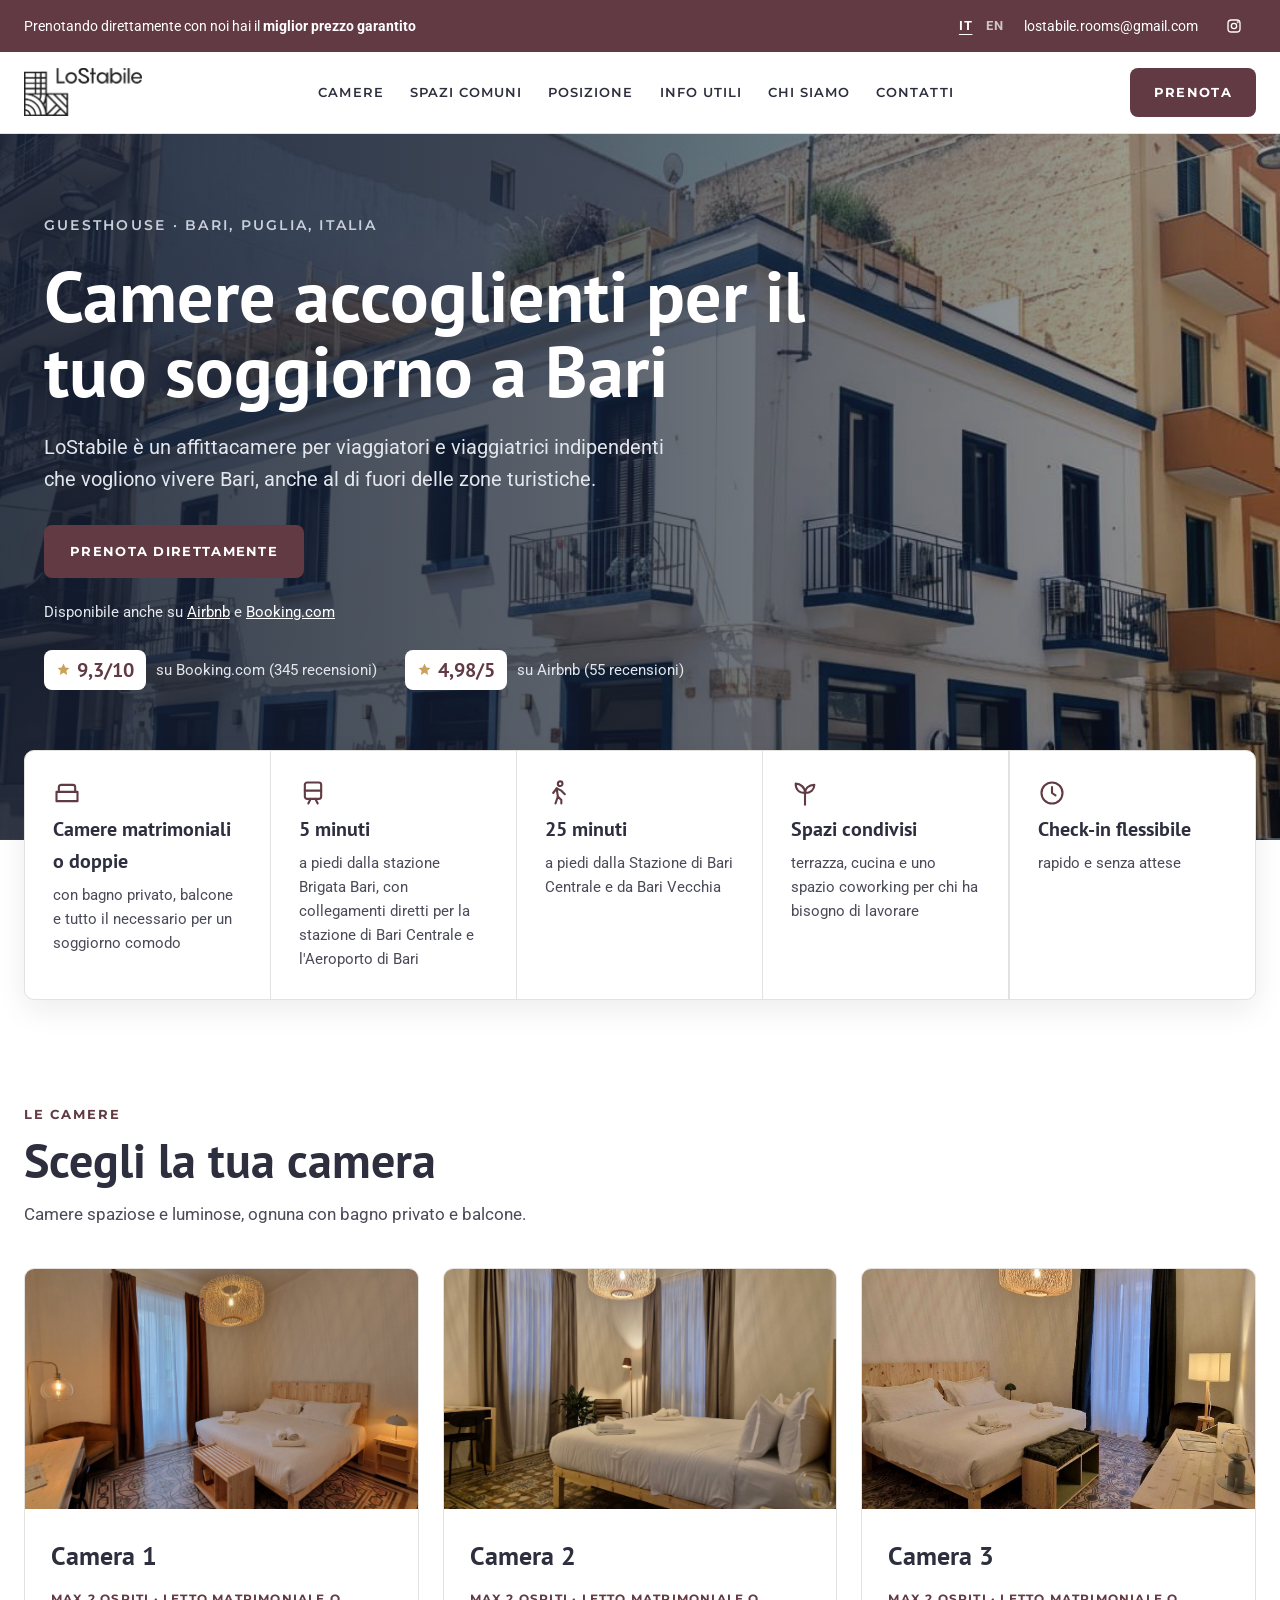
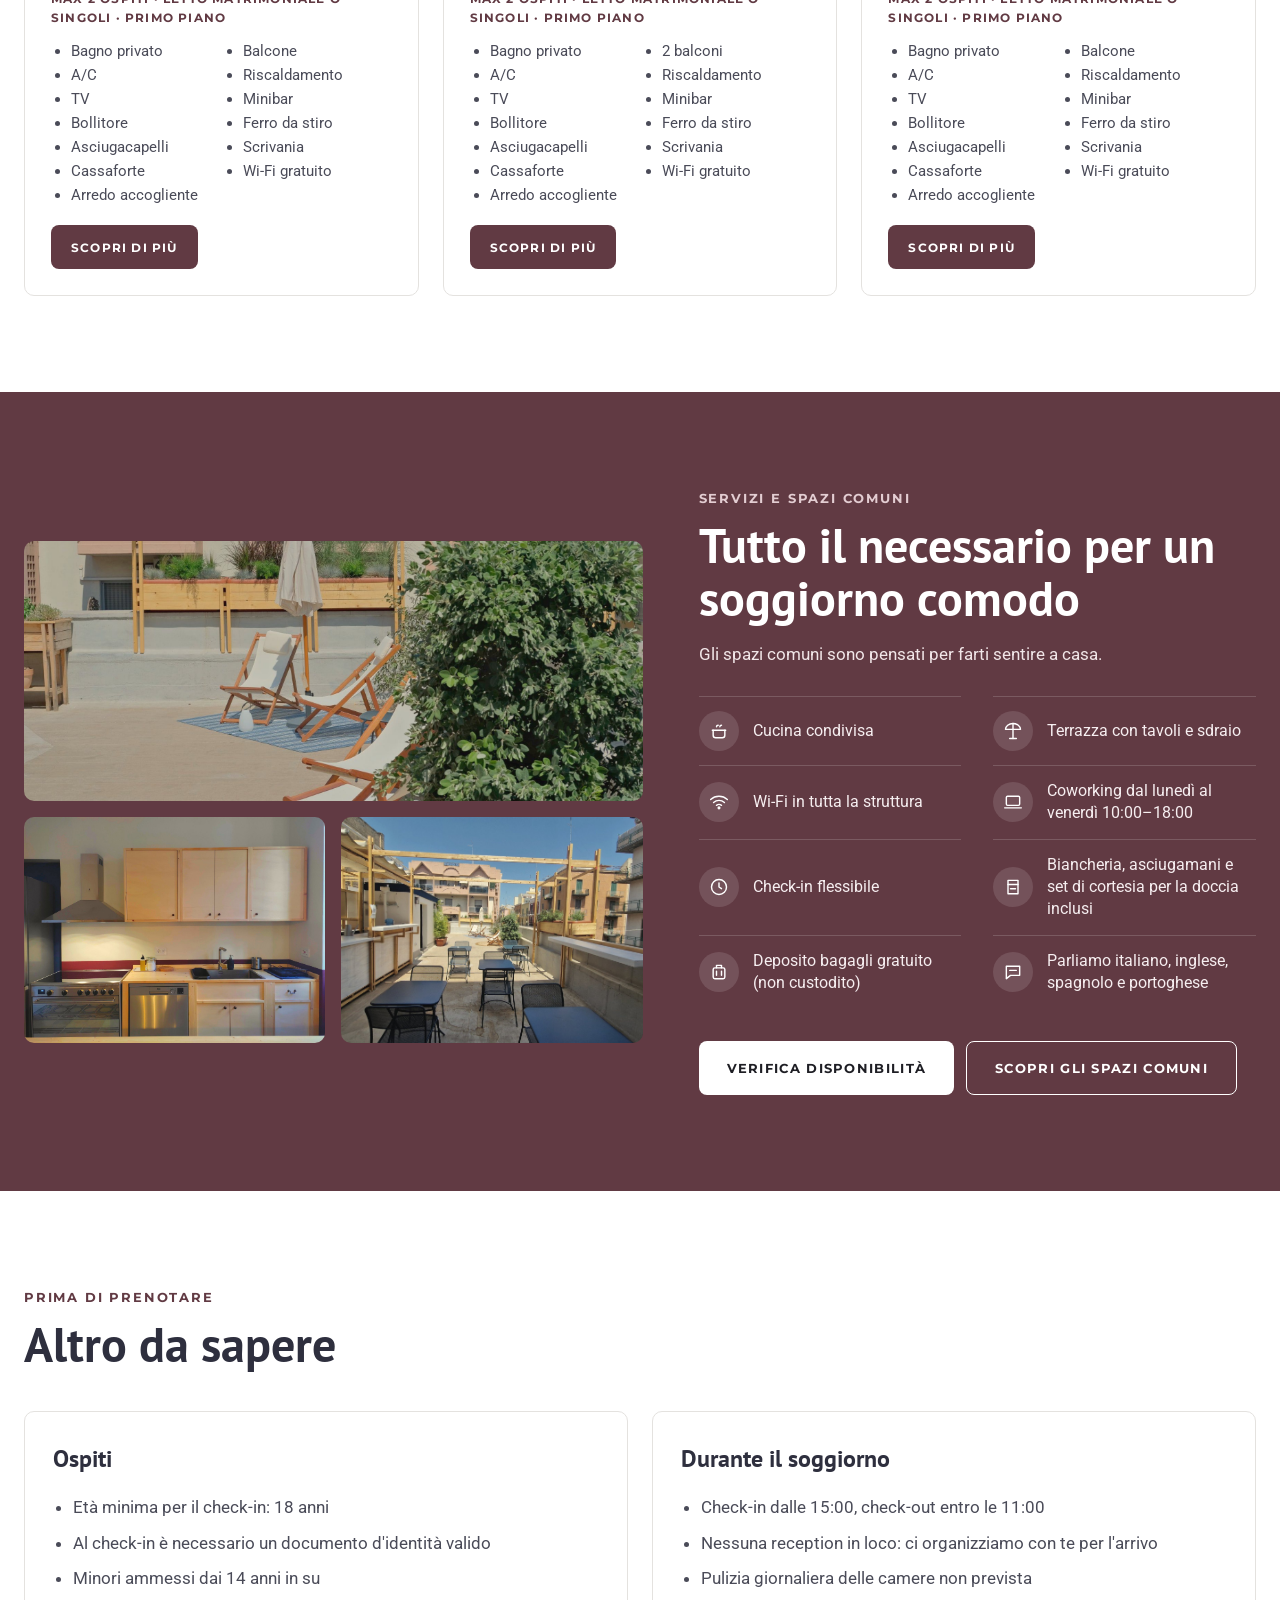
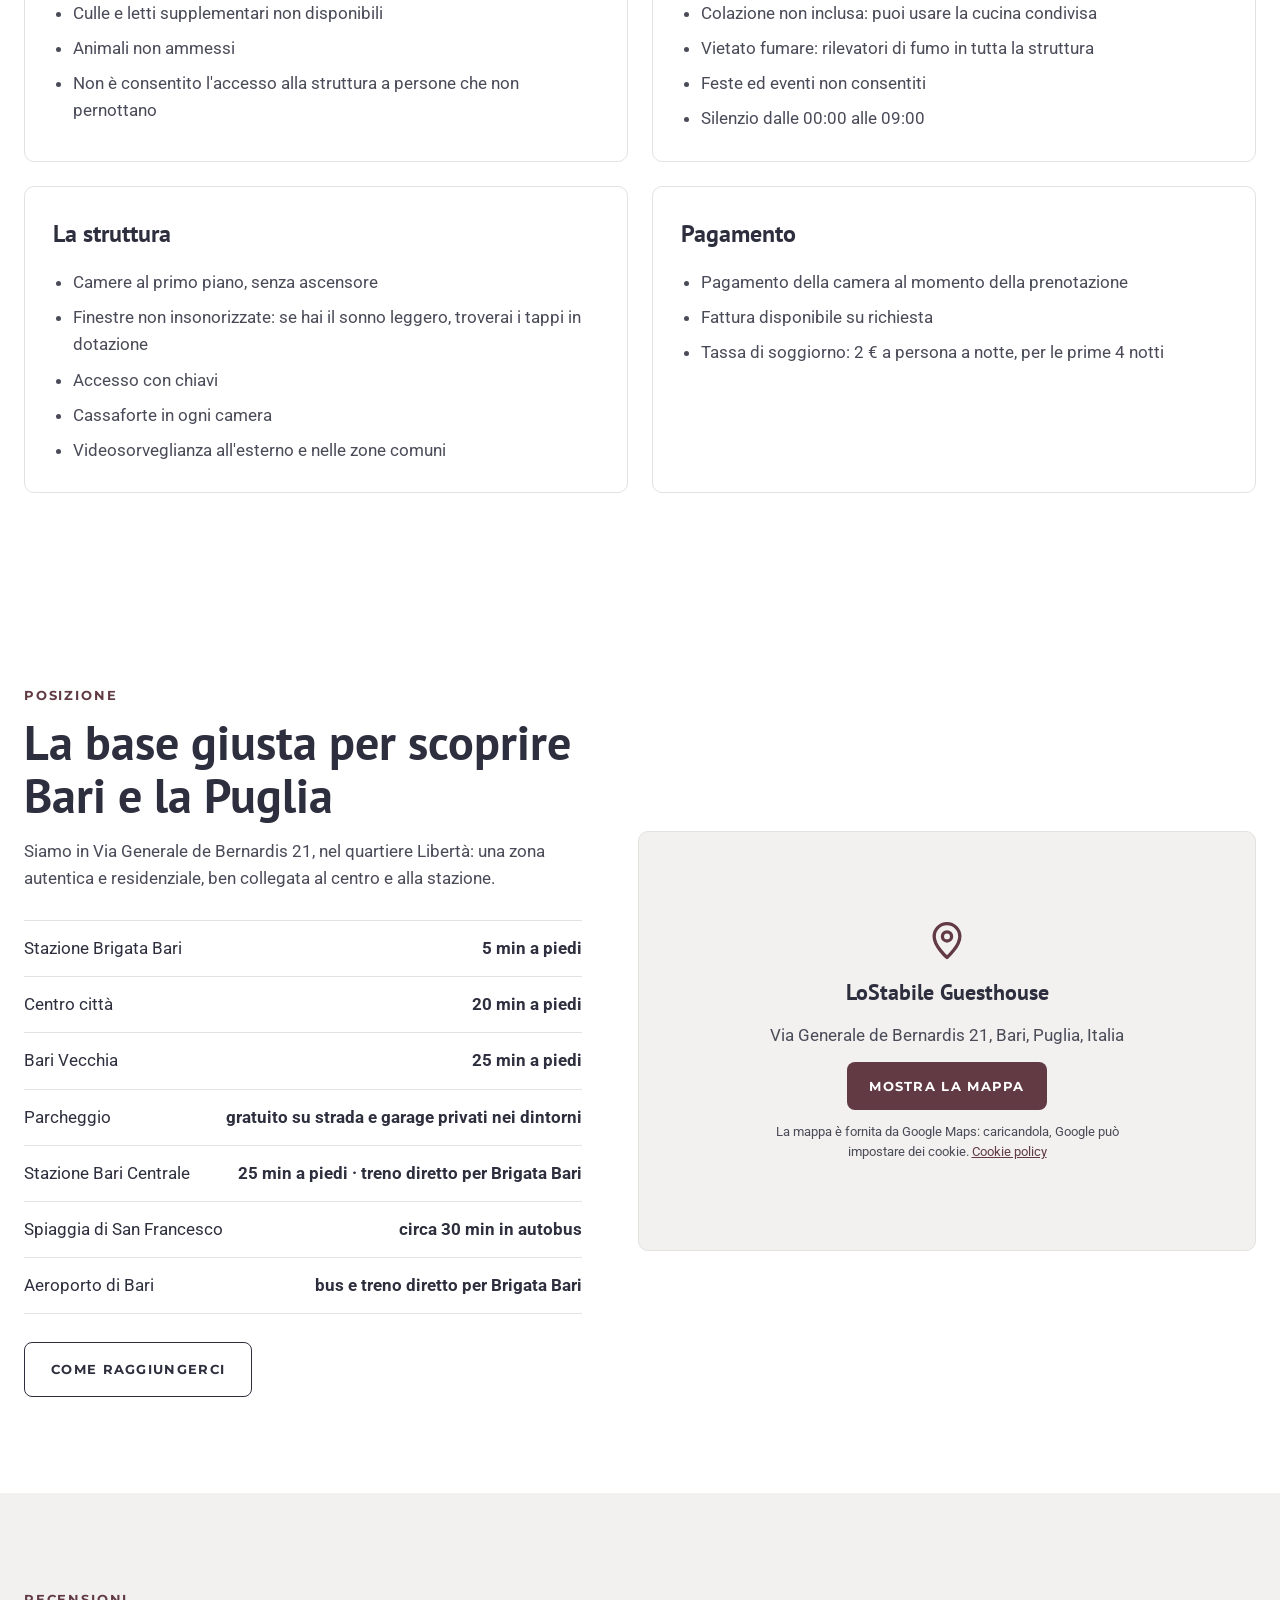
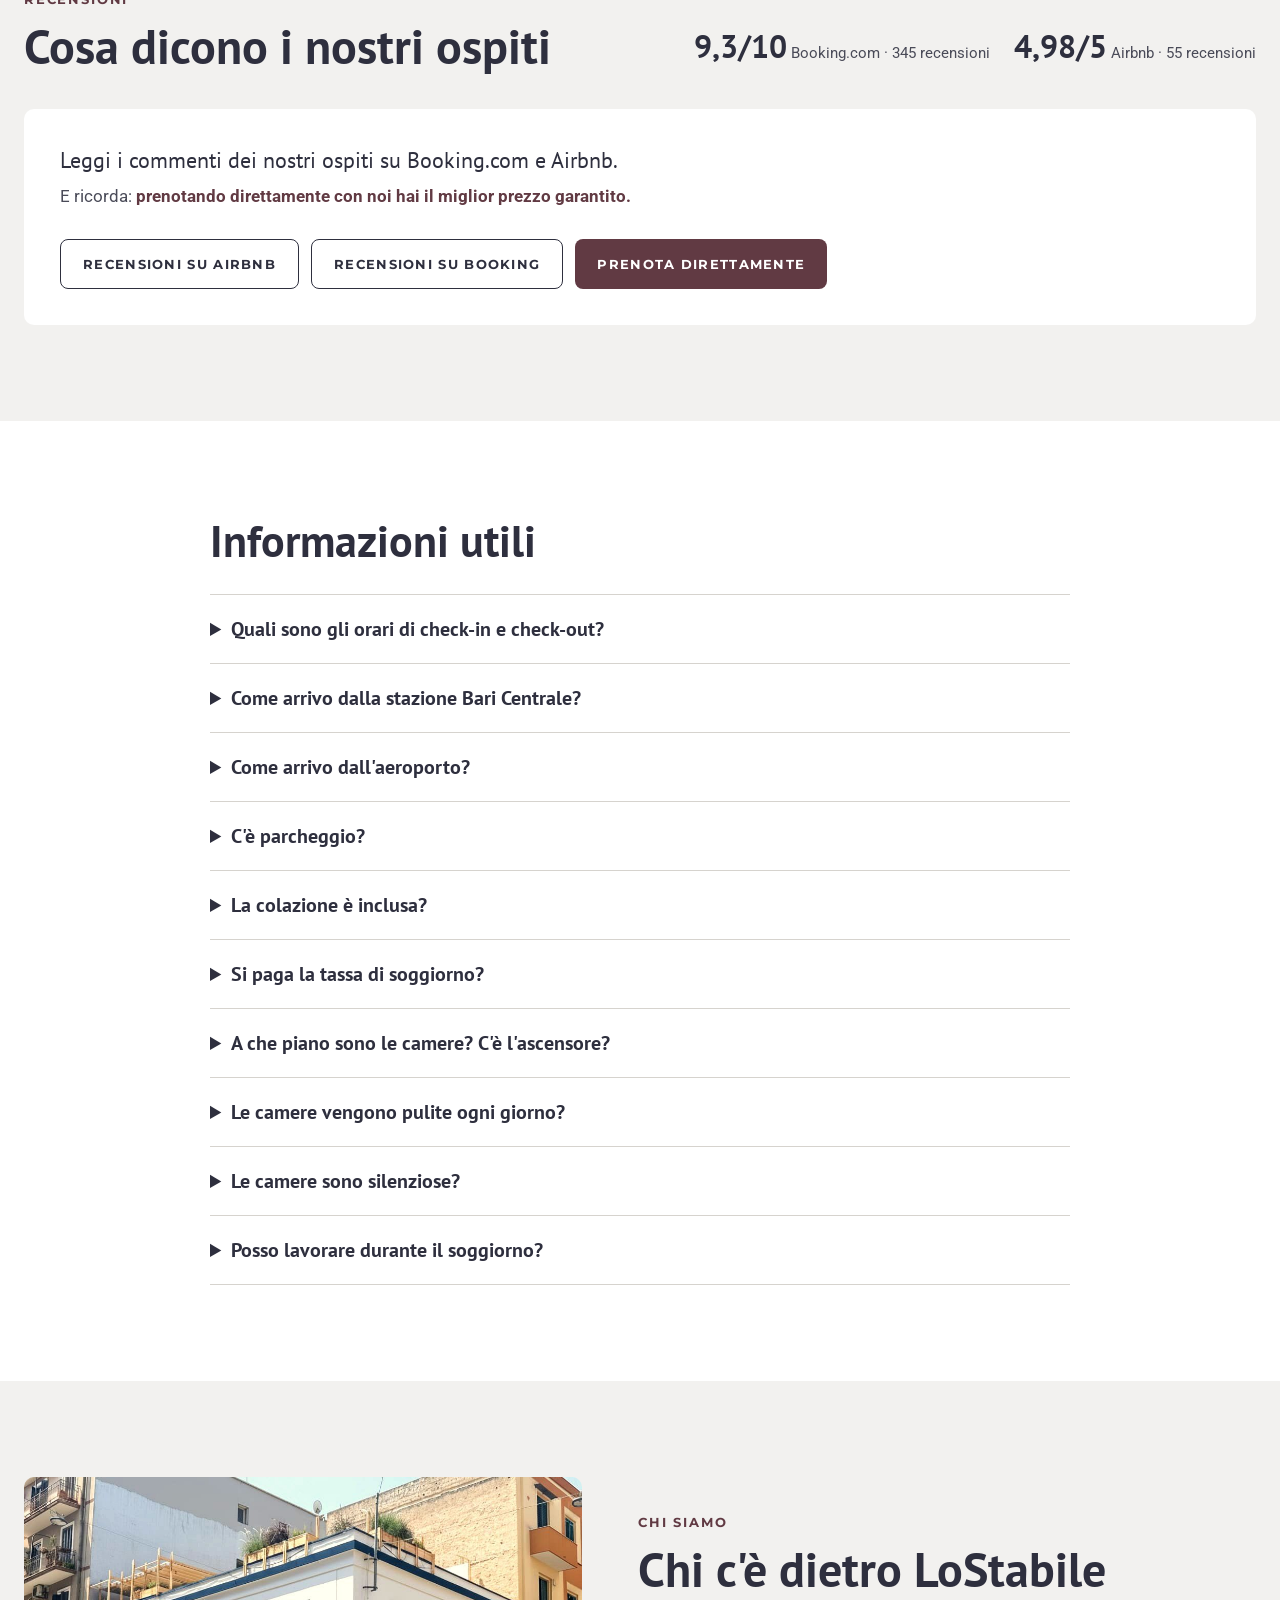
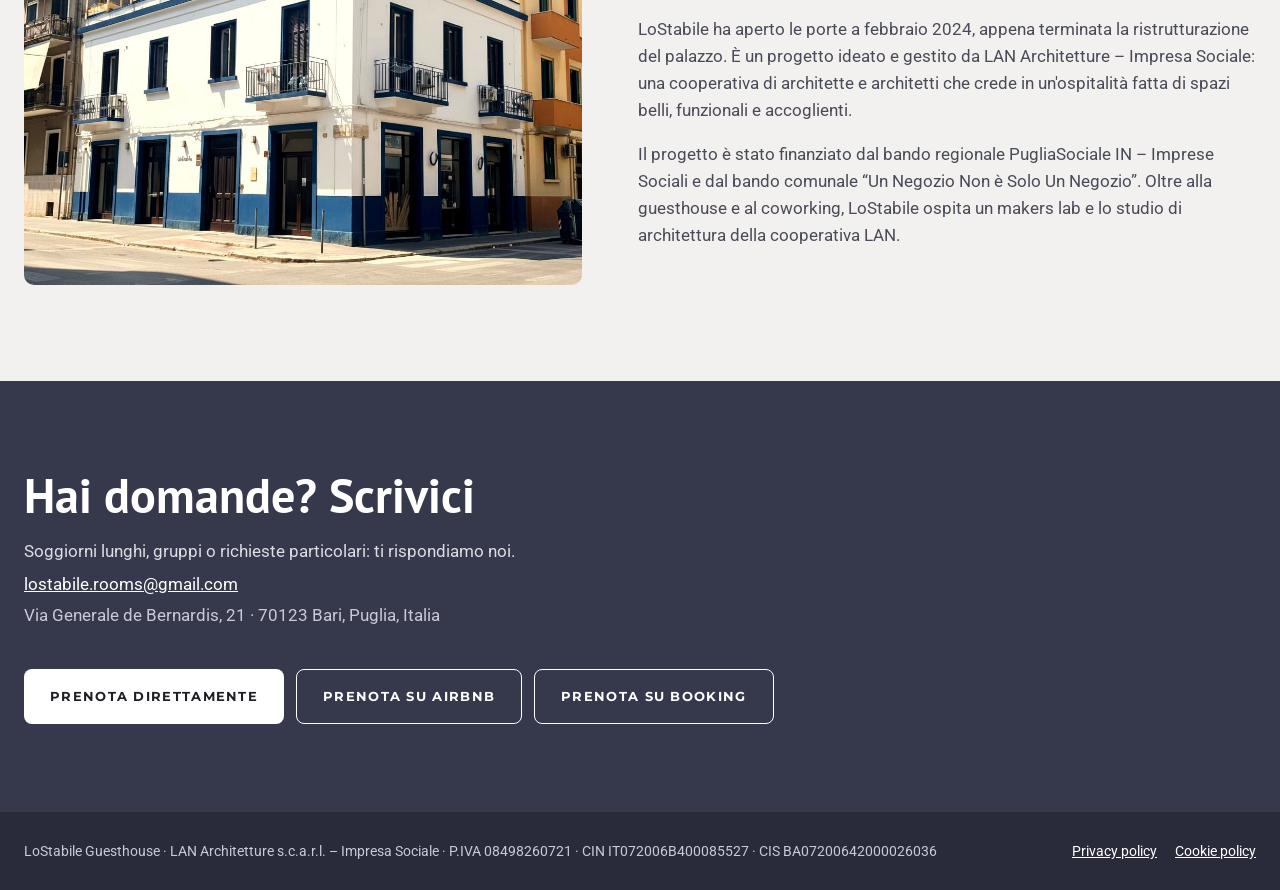
==== index.html @ 5943540a "Servizi: elenco con icone Co-Authored-By: Claude Opus 5.5 <noreply@anthropic.com> Claude-Session: ht" ====
<!doctype html>
<html lang="it">
<head>
<meta charset="utf-8">
<meta name="viewport" content="width=device-width, initial-scale=1">
<title>LoStabile Guesthouse – Camere a Bari, quartiere Libertà</title>
<meta name="description" content="LoStabile Guesthouse a Bari, quartiere Libertà: 3 camere con bagno privato e balcone, cucina condivisa e terrazza. A 5 minuti dalla stazione Brigata Bari. Prenota direttamente al miglior prezzo.">
<meta property="og:title" content="LoStabile Guesthouse – Camere a Bari, quartiere Libertà">
<meta property="og:description" content="LoStabile Guesthouse a Bari, quartiere Libertà: 3 camere con bagno privato e balcone, cucina condivisa e terrazza. A 5 minuti dalla stazione Brigata Bari. Prenota direttamente al miglior prezzo.">
<meta property="og:image" content="https://guesthouse.lostabile.com/images/facciata.jpg">
<meta property="og:type" content="website">
<link rel="icon" type="image/png" href="images/favicon.png">
<link rel="stylesheet" href="fonts/fonts.css">
<style>
body{margin:0;background:#FFFFFF}
html{scroll-behavior:smooth}
a{color:#613A43}a:hover{color:#36384C}
summary{cursor:pointer}
.hero-bg{background-color:#233852;background-image:linear-gradient(90deg,rgba(20,30,50,0.88) 0%,rgba(20,30,50,0.7) 45%,rgba(20,30,50,0.35) 100%),url(images/facciata.jpg);background-size:cover;background-position:center 15%}
.lang{display:inline-flex;align-items:center;gap:2px}
.lang a{color:#FFFFFF;text-decoration:none;opacity:0.7;font-weight:700;font-size:13px;letter-spacing:0.06em;padding:6px 6px}
.lang a:hover{color:#FFFFFF;opacity:1}
.lang a[aria-current]{opacity:1;text-decoration:underline;text-underline-offset:4px}
.menu-toggle{position:absolute;opacity:0;width:1px;height:1px;pointer-events:none}
.menu-btn{display:none}
header{position:sticky;top:0;z-index:50}
[id]{scroll-margin-top:100px}
img[style*="object-fit"],button[style*="cursor: zoom-in"],article,.gallery > *,[style*="border: 1px solid #E4E2DF"],[style*="border-left: 4px solid #613A43"],[style*="background: #FFFFFF; padding: 36px"]{border-radius:10px}
button[style*="cursor: zoom-in"],article,.gallery > *{overflow:hidden}
article img{border-radius:0 !important}
@media (max-width: 760px){
a[style*="min-height: 4"]:not(.hdr-cta){width:100%;justify-content:center;text-align:center}
[id]{scroll-margin-top:80px}
.svc-list{grid-template-columns:1fr !important}
.hero-ratings{flex-direction:column;align-items:flex-start !important}
.hero-ratings > span > span:first-child{min-width:100px;justify-content:center;box-sizing:border-box}
.rules-grid{grid-template-columns:1fr !important}
div[style="display: flex; gap: 24px"]{flex-direction:column;gap:6px !important}
.topbar{justify-content:space-between !important;flex-wrap:nowrap !important;font-size:13px !important;line-height:1.35;padding:6px 12px 6px 16px !important;gap:8px !important}
.tb-hide{display:none !important}
.hdr{padding:10px 16px !important;gap:8px !important}
.hdr-logo img{height:34px !important}
.menu-btn{display:inline-flex;align-items:center;gap:6px;order:2;margin-left:auto;cursor:pointer;font-family:Montserrat,sans-serif;font-size:11px;font-weight:700;letter-spacing:0.05em;text-transform:uppercase;color:#2E2F3E;border:1.5px solid #2E2F3E;padding:0 10px;min-height:42px;box-sizing:border-box;border-radius:8px}
.hdr-cta{order:3;padding:0 12px !important;font-size:11px !important;letter-spacing:0.06em !important;min-height:42px !important}
.nav{order:4;display:none !important;width:100%;flex-direction:column;align-items:stretch !important;gap:0 !important;border-top:1px solid #E4E2DF;margin-top:4px}
.nav a{padding:14px 0;border-bottom:1px solid #F2F1EF;font-size:14px}
.menu-toggle:checked ~ .nav{display:flex !important}
.menu-toggle:focus-visible ~ .menu-btn{outline:2px solid #613A43;outline-offset:2px}
.dist-row{flex-direction:column !important;gap:2px !important}
}
img{max-width:100%}
@media (max-width: 640px){ a[href="spazi-comuni.html"] span{white-space:normal !important; font-size:16px !important} }
be-widget{display:block;width:100%}
be-widget:defined ~ .bw-fallback{display:none !important}
</style>
<link rel="alternate" hreflang="it" href="https://guesthouse.lostabile.com/">
<link rel="alternate" hreflang="en" href="https://guesthouse.lostabile.com/en/">
<link rel="alternate" hreflang="x-default" href="https://guesthouse.lostabile.com/">
</head>
<body>
<div style="font-family: Roboto, system-ui, sans-serif; color: #2E2F3E; background: #FFFFFF; font-size: 17px; line-height: 1.6">

<!-- TOP BAR -->
<div style="background: #613A43; color: #FFFFFF">
<div class="topbar" style="max-width: 1240px; margin: 0 auto; padding: 4px 24px; display: flex; flex-wrap: wrap; justify-content: space-between; align-items: center; gap: 8px; font-size: 14px">
<p style="margin: 0">Prenotando direttamente con noi hai il <strong>miglior prezzo garantito</strong></p>
<div class="topbar-contacts" style="display: flex; align-items: center; gap: 4px">
<span class="lang" role="navigation" aria-label="Lingua / Language"><a href="index.html" aria-current="page" hreflang="it" lang="it">IT</a><a href="en/index.html" hreflang="en" lang="en">EN</a></span>
<a class="tb-hide" href="mailto:lostabile.rooms@gmail.com" style="color: #FFFFFF; text-decoration: none; padding: 0 10px">lostabile.rooms@gmail.com</a>
<a target="_blank" rel="noopener" href="https://www.instagram.com/lostabile.guesthouse/" aria-label="Instagram di LoStabile Guesthouse" style="color: #FFFFFF; width: 44px; height: 44px; display: inline-flex; align-items: center; justify-content: center"><svg aria-hidden="true" width="16" height="16" viewBox="0 0 24 24" fill="none" stroke="currentColor" stroke-width="2" stroke-linecap="round" stroke-linejoin="round"><rect x="3" y="3" width="18" height="18" rx="5"></rect><circle cx="12" cy="12" r="4"></circle><circle cx="17.5" cy="6.5" r="0.5"></circle></svg></a>
</div>
</div>
</div>

<!-- HEADER -->
<header style="background: #FFFFFF; border-bottom: 1px solid #E4E2DF">
<div class="hdr" style="max-width: 1240px; margin: 0 auto; padding: 16px 24px; display: flex; flex-wrap: wrap; align-items: center; justify-content: space-between; gap: 18px">
<a class="hdr-logo" href="#top" aria-label="LoStabile Guesthouse, torna all'inizio" style="text-decoration: none; color: #1E1E24; display: inline-flex; flex-direction: column; gap: 2px">
<img src="images/logo-lostabile.png" alt="LoStabile" style="height: 48px; width: auto; display: block">
</a>
<input type="checkbox" id="menu-toggle" class="menu-toggle" aria-label="Apri il menu">
<nav class="nav" aria-label="Menu principale" style="display: flex; flex-wrap: wrap; align-items: center; gap: 4px 26px; font-family: Montserrat, sans-serif; font-size: 13px; font-weight: 600; letter-spacing: 0.08em; text-transform: uppercase">
<a href="#camere" style="color: #2E2F3E; text-decoration: none">Camere</a>
<a href="spazi-comuni.html" style="color: #2E2F3E; text-decoration: none">Spazi comuni</a>
<a href="#posizione" style="color: #2E2F3E; text-decoration: none">Posizione</a>
<a href="#regole" style="color: #2E2F3E; text-decoration: none">Info utili</a>
<a href="#chi-siamo" style="color: #2E2F3E; text-decoration: none">Chi siamo</a>
<a href="#contatti" style="color: #2E2F3E; text-decoration: none">Contatti</a>
</nav>
<label for="menu-toggle" class="menu-btn" aria-hidden="true"><svg width="18" height="18" viewBox="0 0 24 24" fill="none" stroke="currentColor" stroke-width="2" stroke-linecap="round"><path d="M4 7h16M4 12h16M4 17h16"></path></svg>Menu</label>
<a target="_blank" rel="noopener" class="hdr-cta" href="https://lostabile.bookpage.io/" style="background: #613A43; color: #FFFFFF; text-decoration: none; font-family: Montserrat, sans-serif; font-weight: 700; font-size: 13px; letter-spacing: 0.1em; text-transform: uppercase; padding: 14px 24px; min-height: 44px; box-sizing: border-box; display: inline-flex; align-items: center; border-radius: 8px">Prenota</a>
</div>
</header>

<!-- HERO -->
<section id="top" class="hero-bg" style="color: #FFFFFF">
<div style="max-width: 1240px; margin: 0 auto; min-height: 600px; padding: 80px 24px 150px; box-sizing: border-box; display: flex; flex-direction: column; justify-content: center; gap: 22px">
<p style="margin: 0; font-family: Montserrat, sans-serif; font-weight: 600; font-size: 14px; letter-spacing: 0.16em; text-transform: uppercase; color: #C9D0DA">Guesthouse · Bari, Puglia, Italia</p>
<h1 style="margin: 0; font-family: PT Sans, sans-serif; font-weight: 700; font-size: clamp(40px, 5.6vw, 72px); line-height: 1.05; max-width: 860px">Camere accoglienti per il tuo soggiorno a Bari</h1>
<p style="margin: 0; font-size: 20px; max-width: 640px; color: #E3E7ED">LoStabile è un affittacamere per viaggiatori e viaggiatrici indipendenti che vogliono vivere Bari, anche al di fuori delle zone turistiche.</p>
<div class="bw-hero" data-booking-widget style="margin-top: 8px; max-width: 900px">
<be-widget host="https://lostabile.bookpage.io" property-id="143905" booking-network-id="867" default-adults="2" default-children="0" primary-color="#613A43" secondary-color="#E3CDD2" background-color="#ffffff" border-color="#613A43" button-text-color="#ffffff"></be-widget>
<a target="_blank" rel="noopener" class="bw-fallback" href="https://lostabile.bookpage.io/" style="background: #613A43; color: #FFFFFF; text-decoration: none; font-family: Montserrat, sans-serif; font-weight: 700; font-size: 13px; letter-spacing: 0.1em; text-transform: uppercase; padding: 16px 26px; min-height: 48px; box-sizing: border-box; display: inline-flex; align-items: center; border-radius: 8px">Prenota direttamente</a>
</div>
<p style="margin: 0; font-size: 15px; color: #E3E7ED">Disponibile anche su <a target="_blank" rel="noopener" href="https://www.airbnb.it/pr/lostabile" style="color: #FFFFFF">Airbnb</a> e <a target="_blank" rel="noopener" href="https://www.booking.com/hotel/it/lostabile.it.html" style="color: #FFFFFF">Booking.com</a></p>
<div class="hero-ratings" style="display: flex; flex-wrap: wrap; align-items: center; gap: 10px 28px; margin-top: 4px">
<span style="display: inline-flex; align-items: center; gap: 10px">
<span style="background: #FFFFFF; color: #613A43; font-family: PT Sans, sans-serif; font-weight: 700; font-size: 20px; padding: 4px 12px; border-radius: 8px; display: inline-flex; align-items: center; gap: 6px"><svg aria-hidden="true" width="15" height="15" viewBox="0 0 24 24" fill="#C9A15B"><path d="M12 2.5l2.9 6.1 6.6.8-4.9 4.6 1.3 6.6L12 17.3l-5.9 3.3 1.3-6.6-4.9-4.6 6.6-.8z"></path></svg>9,3/10</span>
<span style="color: #E3E7ED; font-size: 15px">su Booking.com (345 recensioni)</span>
</span>
<span style="display: inline-flex; align-items: center; gap: 10px">
<span style="background: #FFFFFF; color: #613A43; font-family: PT Sans, sans-serif; font-weight: 700; font-size: 20px; padding: 4px 12px; border-radius: 8px; display: inline-flex; align-items: center; gap: 6px"><svg aria-hidden="true" width="15" height="15" viewBox="0 0 24 24" fill="#C9A15B"><path d="M12 2.5l2.9 6.1 6.6.8-4.9 4.6 1.3 6.6L12 17.3l-5.9 3.3 1.3-6.6-4.9-4.6 6.6-.8z"></path></svg>4,98/5</span>
<span style="color: #E3E7ED; font-size: 15px">su Airbnb (55 recensioni)</span>
</span>
</div>
</div>
</section>

<!-- PUNTI DI FORZA -->
<section style="max-width: 1240px; margin: -90px auto 0; padding: 0 24px; position: relative">
<div style="display: grid; grid-template-columns: repeat(auto-fit, minmax(220px, 1fr)); background: #FFFFFF; border: 1px solid #E4E2DF; box-shadow: 0 10px 30px rgba(30,30,36,0.08)">
<div style="padding: 28px; display: flex; flex-direction: column; gap: 6px; border-right: 1px solid #E4E2DF">
<svg aria-hidden="true" width="28" height="28" viewBox="0 0 24 24" fill="none" stroke="#613A43" stroke-width="1.8" stroke-linecap="round" stroke-linejoin="round"><path d="M3 11h18v8H3z"></path><path d="M5 11V7a2 2 0 0 1 2-2h10a2 2 0 0 1 2 2v4"></path></svg>
<strong style="font-family: PT Sans, sans-serif; font-size: 20px">Camere matrimoniali o doppie</strong>
<span style="font-size: 15px; color: #4A4B58">con bagno privato, balcone e tutto il necessario per un soggiorno comodo</span>
</div>
<div style="padding: 28px; display: flex; flex-direction: column; gap: 6px; border-right: 1px solid #E4E2DF">
<svg aria-hidden="true" width="28" height="28" viewBox="0 0 24 24" fill="none" stroke="#613A43" stroke-width="1.8" stroke-linecap="round" stroke-linejoin="round"><rect x="5" y="3" width="14" height="14" rx="2"></rect><path d="M5 10h14"></path><path d="M8 21l2-4M16 21l-2-4"></path></svg>
<strong style="font-family: PT Sans, sans-serif; font-size: 20px">5 minuti</strong>
<span style="font-size: 15px; color: #4A4B58">a piedi dalla stazione Brigata Bari, con collegamenti diretti per la stazione di Bari Centrale e l'Aeroporto di Bari</span>
</div>
<div style="padding: 28px; display: flex; flex-direction: column; gap: 6px; border-right: 1px solid #E4E2DF">
<svg aria-hidden="true" width="28" height="28" viewBox="0 0 24 24" fill="none" stroke="#613A43" stroke-width="1.8" stroke-linecap="round" stroke-linejoin="round"><circle cx="13" cy="4" r="2"></circle><path d="M9 21l2-6 3 3v3"></path><path d="M7 12l3-4 4 2 3 3"></path><path d="M11 15l-1-7"></path></svg>
<strong style="font-family: PT Sans, sans-serif; font-size: 20px">25 minuti</strong>
<span style="font-size: 15px; color: #4A4B58">a piedi dalla Stazione di Bari Centrale e da Bari Vecchia</span>
</div>
<div style="padding: 28px; display: flex; flex-direction: column; gap: 6px; border-right: 1px solid #E4E2DF">
<svg aria-hidden="true" width="28" height="28" viewBox="0 0 24 24" fill="none" stroke="#613A43" stroke-width="1.8" stroke-linecap="round" stroke-linejoin="round"><path d="M12 22V12"></path><path d="M12 12C12 7 8 4 4 4c0 5 3 8 8 8z"></path><path d="M12 12c0-4 3-7 8-7 0 4-3 7-8 7z"></path></svg>
<strong style="font-family: PT Sans, sans-serif; font-size: 20px">Spazi condivisi</strong>
<span style="font-size: 15px; color: #4A4B58">terrazza, cucina e uno spazio coworking per chi ha bisogno di lavorare</span>
</div>
<div style="padding: 28px; display: flex; flex-direction: column; gap: 6px; border-left: 1px solid #E4E2DF">
<svg aria-hidden="true" width="28" height="28" viewBox="0 0 24 24" fill="none" stroke="#613A43" stroke-width="1.8" stroke-linecap="round" stroke-linejoin="round"><circle cx="12" cy="12" r="9"></circle><path d="M12 7v5l3 2"></path></svg>
<strong style="font-family: PT Sans, sans-serif; font-size: 20px">Check-in flessibile</strong>
<span style="font-size: 15px; color: #4A4B58">rapido e senza attese</span>
</div>
</div>
</section>

<!-- CAMERE -->
<section id="camere" style="max-width: 1240px; margin: 0 auto; padding: 104px 24px 96px">
<p style="margin: 0 0 10px; font-family: Montserrat, sans-serif; font-size: 13px; font-weight: 700; letter-spacing: 0.14em; text-transform: uppercase; color: #613A43">Le camere</p>
<h2 style="margin: 0 0 14px; font-family: PT Sans, sans-serif; font-weight: 700; font-size: clamp(32px, 4vw, 48px); line-height: 1.1">Scegli la tua camera</h2>
<p style="margin: 0 0 40px; color: #4A4B58; max-width: 660px">Camere spaziose e luminose, ognuna con bagno privato e balcone.</p>
<div style="display: grid; grid-template-columns: repeat(auto-fit, minmax(300px, 1fr)); gap: 24px">

<article style="border: 1px solid #E4E2DF; display: flex; flex-direction: column">
<img src="images/camera1-1.jpg" alt="Camera 1: letto matrimoniale in legno, finestra con tende e pavimento in cementine" style="height: 240px; width: 100%; object-fit: cover; display: block">
<div style="padding: 26px; display: flex; flex-direction: column; gap: 12px; flex-grow: 1">
<h3 style="margin: 0; font-family: PT Sans, sans-serif; font-size: 26px; font-weight: 700">Camera 1</h3>
<p style="margin: 0; font-family: Montserrat, sans-serif; font-size: 12px; font-weight: 700; letter-spacing: 0.1em; text-transform: uppercase; color: #613A43">Max 2 ospiti · Letto matrimoniale o singoli · Primo piano</p>
<ul style="margin: 0; padding-left: 20px; color: #4A4B58; font-size: 15px; flex-grow: 1; display: grid; grid-template-columns: repeat(2, minmax(0, 1fr)); column-gap: 24px">
<li>Bagno privato</li>
<li>Balcone</li>
<li>A/C</li>
<li>Riscaldamento</li>
<li>TV</li>
<li>Minibar</li>
<li>Bollitore</li>
<li>Ferro da stiro</li>
<li>Asciugacapelli</li>
<li>Scrivania</li>
<li>Cassaforte</li>
<li>Wi-Fi gratuito</li>
<li>Arredo accogliente</li>
</ul>
<div style="display: flex; flex-wrap: wrap; justify-content: space-between; align-items: center; gap: 12px; margin-top: 6px">
<a href="camera-1.html" style="background: #613A43; color: #FFFFFF; text-decoration: none; font-family: Montserrat, sans-serif; font-weight: 700; font-size: 12px; letter-spacing: 0.1em; text-transform: uppercase; padding: 12px 20px; min-height: 44px; box-sizing: border-box; display: inline-flex; align-items: center; border-radius: 8px">Scopri di più</a>
</div>
</div>
</article>

<article style="border: 1px solid #E4E2DF; display: flex; flex-direction: column">
<img src="images/camera2-1.jpg" alt="Camera 2: letto matrimoniale, due finestre e pavimento in cementine" style="height: 240px; width: 100%; object-fit: cover; display: block">
<div style="padding: 26px; display: flex; flex-direction: column; gap: 12px; flex-grow: 1">
<h3 style="margin: 0; font-family: PT Sans, sans-serif; font-size: 26px; font-weight: 700">Camera 2</h3>
<p style="margin: 0; font-family: Montserrat, sans-serif; font-size: 12px; font-weight: 700; letter-spacing: 0.1em; text-transform: uppercase; color: #613A43">Max 2 ospiti · Letto matrimoniale o singoli · Primo piano</p>
<ul style="margin: 0; padding-left: 20px; color: #4A4B58; font-size: 15px; flex-grow: 1; display: grid; grid-template-columns: repeat(2, minmax(0, 1fr)); column-gap: 24px">
<li>Bagno privato</li>
<li>2 balconi</li>
<li>A/C</li>
<li>Riscaldamento</li>
<li>TV</li>
<li>Minibar</li>
<li>Bollitore</li>
<li>Ferro da stiro</li>
<li>Asciugacapelli</li>
<li>Scrivania</li>
<li>Cassaforte</li>
<li>Wi-Fi gratuito</li>
<li>Arredo accogliente</li>
</ul>
<div style="display: flex; flex-wrap: wrap; justify-content: space-between; align-items: center; gap: 12px; margin-top: 6px">
<a href="camera-2.html" style="background: #613A43; color: #FFFFFF; text-decoration: none; font-family: Montserrat, sans-serif; font-weight: 700; font-size: 12px; letter-spacing: 0.1em; text-transform: uppercase; padding: 12px 20px; min-height: 44px; box-sizing: border-box; display: inline-flex; align-items: center; border-radius: 8px">Scopri di più</a>
</div>
</div>
</article>

<article style="border: 1px solid #E4E2DF; display: flex; flex-direction: column">
<img src="images/camera3-anteprima.jpg" alt="Camera 3: letto matrimoniale, portafinestra e scrivania in legno" style="height: 240px; width: 100%; object-fit: cover; display: block">
<div style="padding: 26px; display: flex; flex-direction: column; gap: 12px; flex-grow: 1">
<h3 style="margin: 0; font-family: PT Sans, sans-serif; font-size: 26px; font-weight: 700">Camera 3</h3>
<p style="margin: 0; font-family: Montserrat, sans-serif; font-size: 12px; font-weight: 700; letter-spacing: 0.1em; text-transform: uppercase; color: #613A43">Max 2 ospiti · Letto matrimoniale o singoli · Primo piano</p>
<ul style="margin: 0; padding-left: 20px; color: #4A4B58; font-size: 15px; flex-grow: 1; display: grid; grid-template-columns: repeat(2, minmax(0, 1fr)); column-gap: 24px">
<li>Bagno privato</li>
<li>Balcone</li>
<li>A/C</li>
<li>Riscaldamento</li>
<li>TV</li>
<li>Minibar</li>
<li>Bollitore</li>
<li>Ferro da stiro</li>
<li>Asciugacapelli</li>
<li>Scrivania</li>
<li>Cassaforte</li>
<li>Wi-Fi gratuito</li>
<li>Arredo accogliente</li>
</ul>
<div style="display: flex; flex-wrap: wrap; justify-content: space-between; align-items: center; gap: 12px; margin-top: 6px">
<a href="camera-3.html" style="background: #613A43; color: #FFFFFF; text-decoration: none; font-family: Montserrat, sans-serif; font-weight: 700; font-size: 12px; letter-spacing: 0.1em; text-transform: uppercase; padding: 12px 20px; min-height: 44px; box-sizing: border-box; display: inline-flex; align-items: center; border-radius: 8px">Scopri di più</a>
</div>
</div>
</article>

</div>
</section>

<!-- SERVIZI E SPAZI COMUNI -->
<section id="servizi" style="background: #613A43; color: #FFFFFF">
<div style="max-width: 1240px; margin: 0 auto; padding: 96px 24px; display: flex; flex-wrap: wrap; gap: 56px; align-items: center">
<div style="flex: 1.35 1 460px; min-width: 0; display: grid; grid-template-columns: repeat(2, minmax(0, 1fr)); gap: 16px">
<img src="images/terrazza-1.jpg" alt="Zona relax della terrazza con sdraio e ombrellone" style="grid-column: span 2; height: 260px; width: 100%; object-fit: cover; display: block">
<img src="images/cucina.jpg" alt="La cucina condivisa attrezzata, con mobili in legno" style="aspect-ratio: 4 / 3; height: auto; width: 100%; object-fit: cover; display: block">
<img src="images/terrazza-2.jpg" alt="La terrazza con tavoli, pergolato in legno e piante" style="aspect-ratio: 4 / 3; height: auto; width: 100%; object-fit: cover; display: block">
</div>
<div style="flex: 1 1 440px; min-width: 0">
<p style="margin: 0 0 10px; font-family: Montserrat, sans-serif; font-size: 13px; font-weight: 700; letter-spacing: 0.14em; text-transform: uppercase; color: #E3CDD2">Servizi e spazi comuni</p>
<h2 style="margin: 0 0 16px; font-family: PT Sans, sans-serif; font-weight: 700; font-size: clamp(32px, 4vw, 48px); line-height: 1.1">Tutto il necessario per un soggiorno comodo</h2>
<p style="margin: 0 0 28px; color: #F1E6E8">Gli spazi comuni sono pensati per farti sentire a casa.</p>
<ul class="svc-list" style="list-style: none; margin: 0 0 32px; padding: 0; display: grid; grid-template-columns: repeat(2, minmax(0, 1fr)); column-gap: 32px; color: #F6EEF0; font-size: 16px; line-height: 1.4">
<li style="display: flex; align-items: center; gap: 14px; padding: 14px 0; border-top: 1px solid rgba(255,255,255,0.16)"><span aria-hidden="true" style="flex: 0 0 40px; width: 40px; height: 40px; border-radius: 50%; background: rgba(255,255,255,0.12); display: inline-flex; align-items: center; justify-content: center"><svg width="20" height="20" viewBox="0 0 24 24" fill="none" stroke="#FFFFFF" stroke-width="1.7" stroke-linecap="round" stroke-linejoin="round"><path d="M4 11h16"></path><path d="M5 11v6a3 3 0 0 0 3 3h8a3 3 0 0 0 3-3v-6"></path><path d="M9 7c0-1 .8-2 2-2M13 7c0-1 .8-2 2-2"></path></svg></span><span>Cucina condivisa</span></li>
<li style="display: flex; align-items: center; gap: 14px; padding: 14px 0; border-top: 1px solid rgba(255,255,255,0.16)"><span aria-hidden="true" style="flex: 0 0 40px; width: 40px; height: 40px; border-radius: 50%; background: rgba(255,255,255,0.12); display: inline-flex; align-items: center; justify-content: center"><svg width="20" height="20" viewBox="0 0 24 24" fill="none" stroke="#FFFFFF" stroke-width="1.7" stroke-linecap="round" stroke-linejoin="round"><path d="M12 3v18"></path><path d="M3 10a9 7 0 0 1 18 0z"></path><path d="M8 21h8"></path></svg></span><span>Terrazza con tavoli e sdraio</span></li>
<li style="display: flex; align-items: center; gap: 14px; padding: 14px 0; border-top: 1px solid rgba(255,255,255,0.16)"><span aria-hidden="true" style="flex: 0 0 40px; width: 40px; height: 40px; border-radius: 50%; background: rgba(255,255,255,0.12); display: inline-flex; align-items: center; justify-content: center"><svg width="20" height="20" viewBox="0 0 24 24" fill="none" stroke="#FFFFFF" stroke-width="1.7" stroke-linecap="round" stroke-linejoin="round"><path d="M2 9a15 15 0 0 1 20 0"></path><path d="M5.5 12.5a10 10 0 0 1 13 0"></path><path d="M9 16a5 5 0 0 1 6 0"></path><circle cx="12" cy="19" r="1"></circle></svg></span><span>Wi-Fi in tutta la struttura</span></li>
<li style="display: flex; align-items: center; gap: 14px; padding: 14px 0; border-top: 1px solid rgba(255,255,255,0.16)"><span aria-hidden="true" style="flex: 0 0 40px; width: 40px; height: 40px; border-radius: 50%; background: rgba(255,255,255,0.12); display: inline-flex; align-items: center; justify-content: center"><svg width="20" height="20" viewBox="0 0 24 24" fill="none" stroke="#FFFFFF" stroke-width="1.7" stroke-linecap="round" stroke-linejoin="round"><rect x="4" y="5" width="16" height="11" rx="1.5"></rect><path d="M2 19h20"></path></svg></span><span>Coworking dal lunedì al venerdì 10:00–18:00</span></li>
<li style="display: flex; align-items: center; gap: 14px; padding: 14px 0; border-top: 1px solid rgba(255,255,255,0.16)"><span aria-hidden="true" style="flex: 0 0 40px; width: 40px; height: 40px; border-radius: 50%; background: rgba(255,255,255,0.12); display: inline-flex; align-items: center; justify-content: center"><svg width="20" height="20" viewBox="0 0 24 24" fill="none" stroke="#FFFFFF" stroke-width="1.7" stroke-linecap="round" stroke-linejoin="round"><circle cx="12" cy="12" r="9"></circle><path d="M12 7v5l3 2"></path></svg></span><span>Check-in flessibile</span></li>
<li style="display: flex; align-items: center; gap: 14px; padding: 14px 0; border-top: 1px solid rgba(255,255,255,0.16)"><span aria-hidden="true" style="flex: 0 0 40px; width: 40px; height: 40px; border-radius: 50%; background: rgba(255,255,255,0.12); display: inline-flex; align-items: center; justify-content: center"><svg width="20" height="20" viewBox="0 0 24 24" fill="none" stroke="#FFFFFF" stroke-width="1.7" stroke-linecap="round" stroke-linejoin="round"><path d="M6 4h12v16H6z"></path><path d="M6 9h12"></path><path d="M9 14h6"></path></svg></span><span>Biancheria, asciugamani e set di cortesia per la doccia inclusi</span></li>
<li style="display: flex; align-items: center; gap: 14px; padding: 14px 0; border-top: 1px solid rgba(255,255,255,0.16)"><span aria-hidden="true" style="flex: 0 0 40px; width: 40px; height: 40px; border-radius: 50%; background: rgba(255,255,255,0.12); display: inline-flex; align-items: center; justify-content: center"><svg width="20" height="20" viewBox="0 0 24 24" fill="none" stroke="#FFFFFF" stroke-width="1.7" stroke-linecap="round" stroke-linejoin="round"><rect x="5" y="7" width="14" height="13" rx="2"></rect><path d="M9 7V4h6v3"></path><path d="M9 11v5M15 11v5"></path></svg></span><span>Deposito bagagli gratuito (non custodito)</span></li>
<li style="display: flex; align-items: center; gap: 14px; padding: 14px 0; border-top: 1px solid rgba(255,255,255,0.16)"><span aria-hidden="true" style="flex: 0 0 40px; width: 40px; height: 40px; border-radius: 50%; background: rgba(255,255,255,0.12); display: inline-flex; align-items: center; justify-content: center"><svg width="20" height="20" viewBox="0 0 24 24" fill="none" stroke="#FFFFFF" stroke-width="1.7" stroke-linecap="round" stroke-linejoin="round"><path d="M4 5h16v11H9l-5 4z"></path><path d="M8 10h8"></path></svg></span><span>Parliamo italiano, inglese, spagnolo e portoghese</span></li>
</ul>
<div style="display: flex; flex-wrap: wrap; gap: 12px">
<a target="_blank" rel="noopener" href="https://lostabile.bookpage.io/" style="background: #FFFFFF; color: #1E1E24; text-decoration: none; font-family: Montserrat, sans-serif; font-weight: 700; font-size: 13px; letter-spacing: 0.1em; text-transform: uppercase; padding: 16px 28px; min-height: 48px; box-sizing: border-box; display: inline-flex; align-items: center; border-radius: 8px">Verifica disponibilità</a>
<a href="spazi-comuni.html" style="color: #FFFFFF; text-decoration: none; font-family: Montserrat, sans-serif; font-weight: 700; font-size: 13px; letter-spacing: 0.1em; text-transform: uppercase; padding: 16px 28px; border: 1.5px solid #FFFFFF; min-height: 48px; box-sizing: border-box; display: inline-flex; align-items: center; border-radius: 8px">Scopri gli spazi comuni</a>
</div>
</div>
</div>
</section>

<!-- REGOLE DELLA CASA -->
<section id="regole" style="max-width: 1240px; margin: 0 auto; padding: 96px 24px">
<p style="margin: 0 0 10px; font-family: Montserrat, sans-serif; font-size: 13px; font-weight: 700; letter-spacing: 0.14em; text-transform: uppercase; color: #613A43">Prima di prenotare</p>
<h2 style="margin: 0 0 40px; font-family: PT Sans, sans-serif; font-weight: 700; font-size: clamp(32px, 4vw, 48px); line-height: 1.1">Altro da sapere</h2>
<div class="rules-grid" style="display: grid; grid-template-columns: repeat(2, minmax(0, 1fr)); gap: 24px">
<div style="border: 1px solid #E4E2DF; padding: 28px">
<h3 style="margin: 0 0 16px; font-family: PT Sans, sans-serif; font-size: 24px; font-weight: 700">Ospiti</h3>
<ul style="margin: 0; padding-left: 20px; color: #4A4B58; display: flex; flex-direction: column; gap: 8px">
<li>Età minima per il check-in: 18 anni</li>
<li>Al check-in è necessario un documento d'identità valido</li>
<li>Minori ammessi dai 14 anni in su</li>
<li>Culle e letti supplementari non disponibili</li>
<li>Animali non ammessi</li>
<li>Non è consentito l'accesso alla struttura a persone che non pernottano</li>
</ul>
</div>
<div style="border: 1px solid #E4E2DF; padding: 28px">
<h3 style="margin: 0 0 16px; font-family: PT Sans, sans-serif; font-size: 24px; font-weight: 700">Durante il soggiorno</h3>
<ul style="margin: 0; padding-left: 20px; color: #4A4B58; display: flex; flex-direction: column; gap: 8px">
<li>Check-in dalle 15:00, check-out entro le 11:00</li>
<li>Nessuna reception in loco: ci organizziamo con te per l'arrivo</li>
<li>Pulizia giornaliera delle camere non prevista</li>
<li>Colazione non inclusa: puoi usare la cucina condivisa</li>
<li>Vietato fumare: rilevatori di fumo in tutta la struttura</li>
<li>Feste ed eventi non consentiti</li>
<li>Silenzio dalle 00:00 alle 09:00</li>
</ul>
</div>
<div style="border: 1px solid #E4E2DF; padding: 28px">
<h3 style="margin: 0 0 16px; font-family: PT Sans, sans-serif; font-size: 24px; font-weight: 700">La struttura</h3>
<ul style="margin: 0; padding-left: 20px; color: #4A4B58; display: flex; flex-direction: column; gap: 8px">
<li>Camere al primo piano, senza ascensore</li>
<li>Finestre non insonorizzate: se hai il sonno leggero, troverai i tappi in dotazione</li>
<li>Accesso con chiavi</li>
<li>Cassaforte in ogni camera</li>
<li>Videosorveglianza all'esterno e nelle zone comuni</li>
</ul>
</div>
<div style="border: 1px solid #E4E2DF; padding: 28px">
<h3 style="margin: 0 0 16px; font-family: PT Sans, sans-serif; font-size: 24px; font-weight: 700">Pagamento</h3>
<ul style="margin: 0; padding-left: 20px; color: #4A4B58; display: flex; flex-direction: column; gap: 8px">
<li>Pagamento della camera al momento della prenotazione</li>
<li>Fattura disponibile su richiesta</li>
<li>Tassa di soggiorno: 2 € a persona a notte, per le prime 4 notti</li>
</ul>
</div>
</div>
</section>

<!-- POSIZIONE -->
<section id="posizione" style="max-width: 1240px; margin: 0 auto; padding: 96px 24px; display: flex; flex-wrap: wrap; gap: 56px; align-items: center">
<div style="flex: 1 1 420px; min-width: 0">
<p style="margin: 0 0 10px; font-family: Montserrat, sans-serif; font-size: 13px; font-weight: 700; letter-spacing: 0.14em; text-transform: uppercase; color: #613A43">Posizione</p>
<h2 style="margin: 0 0 16px; font-family: PT Sans, sans-serif; font-weight: 700; font-size: clamp(32px, 4vw, 48px); line-height: 1.1">La base giusta per scoprire Bari e la Puglia</h2>
<p style="margin: 0 0 28px; color: #4A4B58">Siamo in Via Generale de Bernardis 21, nel quartiere Libertà: una zona autentica e residenziale, ben collegata al centro e alla stazione.</p>
<div style="display: flex; flex-direction: column">
<div class="dist-row" style="display: flex; justify-content: space-between; gap: 16px; padding: 14px 0; border-top: 1px solid #E4E2DF"><span>Stazione Brigata Bari</span><strong>5 min a piedi</strong></div>
<div class="dist-row" style="display: flex; justify-content: space-between; gap: 16px; padding: 14px 0; border-top: 1px solid #E4E2DF"><span>Centro città</span><strong>20 min a piedi</strong></div>
<div class="dist-row" style="display: flex; justify-content: space-between; gap: 16px; padding: 14px 0; border-top: 1px solid #E4E2DF"><span>Bari Vecchia</span><strong>25 min a piedi</strong></div>
<div class="dist-row" style="display: flex; justify-content: space-between; gap: 16px; padding: 14px 0; border-top: 1px solid #E4E2DF"><span>Parcheggio</span><strong>gratuito su strada e garage privati nei dintorni</strong></div>
<div class="dist-row" style="display: flex; justify-content: space-between; gap: 16px; padding: 14px 0; border-top: 1px solid #E4E2DF"><span>Stazione Bari Centrale</span><strong>25 min a piedi · treno diretto per Brigata Bari</strong></div>
<div class="dist-row" style="display: flex; justify-content: space-between; gap: 16px; padding: 14px 0; border-top: 1px solid #E4E2DF"><span>Spiaggia di San Francesco</span><strong>circa 30 min in autobus</strong></div>
<div class="dist-row" style="display: flex; justify-content: space-between; gap: 16px; padding: 14px 0; border-top: 1px solid #E4E2DF; border-bottom: 1px solid #E4E2DF"><span>Aeroporto di Bari</span><strong>bus e treno diretto per Brigata Bari</strong></div>
</div>
<a target="_blank" rel="noopener" href="https://www.google.com/maps/dir//Via+Generale+de+Bernardis,+21+70123+Bari+BA/@41.1209327,16.8528963,16z" style="margin-top: 28px; color: #2E2F3E; text-decoration: none; font-family: Montserrat, sans-serif; font-weight: 700; font-size: 13px; letter-spacing: 0.1em; text-transform: uppercase; padding: 16px 26px; border: 1.5px solid #2E2F3E; min-height: 48px; box-sizing: border-box; display: inline-flex; align-items: center; border-radius: 8px">Come raggiungerci</a>
</div>
<div id="mappa" style="flex: 1 1 480px; min-width: 0; height: 420px; background: #F2F1EF; border: 1px solid #E4E2DF; display: flex; flex-direction: column; align-items: center; justify-content: center; gap: 12px; text-align: center; padding: 24px; box-sizing: border-box"><svg aria-hidden="true" width="44" height="44" viewBox="0 0 24 24" fill="none" stroke="#613A43" stroke-width="1.8" stroke-linecap="round" stroke-linejoin="round"><path d="M12 21s-7-6.2-7-11.5A7 7 0 0 1 19 9.5C19 14.8 12 21 12 21z"></path><circle cx="12" cy="9.5" r="2.5"></circle></svg><strong style="font-family: PT Sans, sans-serif; font-size: 22px">LoStabile Guesthouse</strong><span style="color: #4A4B58">Via Generale de Bernardis 21, Bari, Puglia, Italia</span><button type="button" id="mappa-btn" style="background: #613A43; color: #FFFFFF; border: 0; cursor: pointer; font-family: Montserrat, sans-serif; font-weight: 700; font-size: 13px; letter-spacing: 0.1em; text-transform: uppercase; padding: 14px 22px; min-height: 48px; border-radius: 8px">Mostra la mappa</button><span style="color: #4A4B58; font-size: 13px; max-width: 360px">La mappa è fornita da Google Maps: caricandola, Google può impostare dei cookie. <a href="privacy.html#cookie">Cookie policy</a></span></div><script>document.getElementById("mappa-btn").addEventListener("click",function(){var d=document.getElementById("mappa");d.outerHTML="<iframe title=\"Mappa: LoStabile Guesthouse, Via Generale de Bernardis 21, Bari\" src=\"https://www.google.com/maps/embed?pb=!1m18!1m12!1m3!1d961.6343704442035!2d16.853043352483237!3d41.12139530666163!2m3!1f0!2f0!3f0!3m2!1i1024!2i768!4f13.1!3m3!1m2!1s0x1347e9173b9a2e97%3A0x296f0e4a77eb39b4!2sLoStabile%20Guesthouse%20%26%20Coworking!5e1!3m2!1sit!2sit!4v1795695713454!5m2!1sit!2sit\" style=\"flex: 1 1 480px; min-width: 0; width: 100%; height: 420px; border: 0; display: block\" allowfullscreen=\"\" loading=\"lazy\" referrerpolicy=\"strict-origin-when-cross-origin\"></iframe>";});</script>
</section>

<!-- RECENSIONI -->
<section id="recensioni" style="background: #F2F1EF">
<div style="max-width: 1240px; margin: 0 auto; padding: 96px 24px">
<div style="display: flex; flex-wrap: wrap; justify-content: space-between; align-items: flex-end; gap: 20px; margin-bottom: 36px">
<div>
<p style="margin: 0 0 10px; font-family: Montserrat, sans-serif; font-size: 13px; font-weight: 700; letter-spacing: 0.14em; text-transform: uppercase; color: #613A43">Recensioni</p>
<h2 style="margin: 0; font-family: PT Sans, sans-serif; font-weight: 700; font-size: clamp(32px, 4vw, 48px); line-height: 1.1">Cosa dicono i nostri ospiti</h2>
</div>
<div style="display: flex; gap: 24px">
<p style="margin: 0"><strong style="font-family: PT Sans, sans-serif; font-size: 32px">9,3/10</strong> <span style="font-size: 15px; color: #4A4B58">Booking.com · 345 recensioni</span></p>
<p style="margin: 0"><strong style="font-family: PT Sans, sans-serif; font-size: 32px">4,98/5</strong> <span style="font-size: 15px; color: #4A4B58">Airbnb · 55 recensioni</span></p>
</div>
</div>
<div style="background: #FFFFFF; padding: 36px; display: flex; flex-wrap: wrap; justify-content: space-between; align-items: center; gap: 28px">
<div style="flex: 1 1 460px; min-width: 0">
<p style="margin: 0 0 8px; font-family: PT Sans, sans-serif; font-size: 22px; line-height: 1.4">Leggi i commenti dei nostri ospiti su Booking.com e Airbnb.</p>
<p style="margin: 0; color: #4A4B58">E ricorda: <strong style="color: #613A43">prenotando direttamente con noi hai il miglior prezzo garantito.</strong></p>
</div>
<div style="display: flex; flex-wrap: wrap; gap: 12px">
<a target="_blank" rel="noopener" href="https://www.airbnb.it/pr/lostabile" style="color: #2E2F3E; text-decoration: none; font-family: Montserrat, sans-serif; font-weight: 700; font-size: 13px; letter-spacing: 0.1em; text-transform: uppercase; padding: 14px 22px; border: 1.5px solid #2E2F3E; min-height: 48px; box-sizing: border-box; display: inline-flex; align-items: center; border-radius: 8px">Recensioni su Airbnb</a>
<a target="_blank" rel="noopener" href="https://www.booking.com/hotel/it/lostabile.it.html#tab-reviews" style="color: #2E2F3E; text-decoration: none; font-family: Montserrat, sans-serif; font-weight: 700; font-size: 13px; letter-spacing: 0.1em; text-transform: uppercase; padding: 14px 22px; border: 1.5px solid #2E2F3E; min-height: 48px; box-sizing: border-box; display: inline-flex; align-items: center; border-radius: 8px">Recensioni su Booking</a>
<a target="_blank" rel="noopener" href="https://lostabile.bookpage.io/" style="background: #613A43; color: #FFFFFF; text-decoration: none; font-family: Montserrat, sans-serif; font-weight: 700; font-size: 13px; letter-spacing: 0.1em; text-transform: uppercase; padding: 14px 22px; min-height: 48px; box-sizing: border-box; display: inline-flex; align-items: center; border-radius: 8px">Prenota direttamente</a>
</div>
</div>
</div>
</section>

<!-- INFO UTILI / FAQ -->
<section id="faq" style="max-width: 860px; margin: 0 auto; padding: 96px 24px">
<h2 style="margin: 0 0 28px; font-family: PT Sans, sans-serif; font-weight: 700; font-size: clamp(30px, 3.6vw, 44px); line-height: 1.1">Informazioni utili</h2>
<details style="border-top: 1px solid #D6D3CE; padding: 18px 0">
<summary style="font-family: PT Sans, sans-serif; font-size: 20px; font-weight: 700">Quali sono gli orari di check-in e check-out?</summary>
<p style="margin: 10px 0 0; color: #4A4B58">Check-in dalle 15:00, check-out entro le 11:00. Il check-in è flessibile: scrivici l'orario di arrivo e ci organizziamo.</p>
</details>
<details style="border-top: 1px solid #D6D3CE; padding: 18px 0">
<summary style="font-family: PT Sans, sans-serif; font-size: 20px; font-weight: 700">Come arrivo dalla stazione Bari Centrale?</summary>
<p style="margin: 10px 0 0; color: #4A4B58">A piedi, con una camminata comoda di circa 25 minuti. In alternativa ci sono treni diretti da Bari Centrale alla stazione Brigata Bari, che impiegano circa 5 minuti: la guesthouse è a 5 minuti a piedi dalla fermata. Controlla gli orari sul sito di <a target="_blank" rel="noopener" href="https://www.ferrotramviaria.it/">Ferrotramviaria</a>.</p>
</details>
<details style="border-top: 1px solid #D6D3CE; padding: 18px 0">
<summary style="font-family: PT Sans, sans-serif; font-size: 20px; font-weight: 700">Come arrivo dall'aeroporto?</summary>
<p style="margin: 10px 0 0; color: #4A4B58">Con il bus 16, oppure con il treno diretto dall'aeroporto alla stazione Brigata Bari, a 5 minuti a piedi dalla guesthouse. Controlla gli orari dei treni diretti sul sito di <a target="_blank" rel="noopener" href="https://www.ferrotramviaria.it/">Ferrotramviaria</a>.</p>
</details>
<details style="border-top: 1px solid #D6D3CE; padding: 18px 0">
<summary style="font-family: PT Sans, sans-serif; font-size: 20px; font-weight: 700">C'è parcheggio?</summary>
<p style="margin: 10px 0 0; color: #4A4B58">Non abbiamo un parcheggio privato, ma nei dintorni c'è parcheggio gratuito su strada e ci sono alcuni garage privati a pagamento.</p>
</details>
<details style="border-top: 1px solid #D6D3CE; padding: 18px 0">
<summary style="font-family: PT Sans, sans-serif; font-size: 20px; font-weight: 700">La colazione è inclusa?</summary>
<p style="margin: 10px 0 0; color: #4A4B58">No, non offriamo la colazione. La cucina condivisa è sempre a disposizione degli ospiti per prepararla in autonomia.</p>
</details>
<details style="border-top: 1px solid #D6D3CE; padding: 18px 0">
<summary style="font-family: PT Sans, sans-serif; font-size: 20px; font-weight: 700">Si paga la tassa di soggiorno?</summary>
<p style="margin: 10px 0 0; color: #4A4B58">Sì, la tassa di soggiorno del Comune di Bari è di 2 € a persona a notte, per le prime 4 notti.</p>
</details>
<details style="border-top: 1px solid #D6D3CE; padding: 18px 0">
<summary style="font-family: PT Sans, sans-serif; font-size: 20px; font-weight: 700">A che piano sono le camere? C'è l'ascensore?</summary>
<p style="margin: 10px 0 0; color: #4A4B58">Le camere sono al primo piano e l'edificio non ha ascensore: si sale con una rampa di scale.</p>
</details>
<details style="border-top: 1px solid #D6D3CE; padding: 18px 0">
<summary style="font-family: PT Sans, sans-serif; font-size: 20px; font-weight: 700">Le camere vengono pulite ogni giorno?</summary>
<p style="margin: 10px 0 0; color: #4A4B58">No, la pulizia giornaliera non è prevista. La camera viene preparata e pulita prima del tuo arrivo.</p>
</details>
<details style="border-top: 1px solid #D6D3CE; padding: 18px 0">
<summary style="font-family: PT Sans, sans-serif; font-size: 20px; font-weight: 700">Le camere sono silenziose?</summary>
<p style="margin: 10px 0 0; color: #4A4B58">Le finestre non sono insonorizzate, quindi si possono sentire i rumori della strada. Per chi ha il sonno leggero, in camera trovi dei tappi per le orecchie offerti da noi.</p>
</details>
<details style="border-top: 1px solid #D6D3CE; border-bottom: 1px solid #D6D3CE; padding: 18px 0">
<summary style="font-family: PT Sans, sans-serif; font-size: 20px; font-weight: 700">Posso lavorare durante il soggiorno?</summary>
<p style="margin: 10px 0 0; color: #4A4B58">Sì: gli ospiti possono usare gratuitamente il coworking dell'edificio, dal lunedì al venerdì dalle 10:00 alle 18:00. Inoltre ogni camera ha una scrivania e una sedia per lavorare comodamente.</p>
</details>
</section>

<!-- CHI SIAMO -->
<section id="chi-siamo" style="background: #F2F1EF">
<div style="max-width: 1240px; margin: 0 auto; padding: 96px 24px; display: flex; flex-wrap: wrap; gap: 56px; align-items: center">
<img src="images/facciata.jpg" alt="Il palazzo di LoStabile in Via Generale de Bernardis, a Bari" style="flex: 1 1 420px; min-width: 0; width: 100%; height: auto; aspect-ratio: 1087 / 795; object-fit: cover; display: block">
<div style="flex: 1 1 480px; min-width: 0">
<p style="margin: 0 0 10px; font-family: Montserrat, sans-serif; font-size: 13px; font-weight: 700; letter-spacing: 0.14em; text-transform: uppercase; color: #613A43">Chi siamo</p>
<h2 style="margin: 0 0 20px; font-family: PT Sans, sans-serif; font-weight: 700; font-size: clamp(32px, 4vw, 48px); line-height: 1.1">Chi c'è dietro LoStabile</h2>
<p style="margin: 0 0 16px; color: #4A4B58">LoStabile ha aperto le porte a febbraio 2024, appena terminata la ristrutturazione del palazzo. È un progetto ideato e gestito da LAN Architetture – Impresa Sociale: una cooperativa di architette e architetti che crede in un'ospitalità fatta di spazi belli, funzionali e accoglienti.</p>
<p style="margin: 0; color: #4A4B58">Il progetto è stato finanziato dal bando regionale PugliaSociale IN – Imprese Sociali e dal bando comunale “Un Negozio Non è Solo Un Negozio”. Oltre alla guesthouse e al coworking, LoStabile ospita un makers lab e lo studio di architettura della cooperativa LAN.</p>
</div>
</div>
</section>

<!-- CONTATTI -->
<section id="contatti" style="background: #36384C; color: #FFFFFF">
<div style="max-width: 1240px; margin: 0 auto; padding: 88px 24px; display: flex; flex-wrap: wrap; justify-content: space-between; align-items: center; gap: 40px">
<div style="flex: 1 1 520px; min-width: 0">
<h2 style="margin: 0 0 16px; font-family: PT Sans, sans-serif; font-weight: 700; font-size: clamp(32px, 4vw, 48px); line-height: 1.1">Hai domande? Scrivici</h2>
<p style="margin: 0 0 6px; color: #DCDDE5">Soggiorni lunghi, gruppi o richieste particolari: ti rispondiamo noi.</p>
<p style="margin: 0 0 4px"><a href="mailto:lostabile.rooms@gmail.com" style="color: #FFFFFF">lostabile.rooms@gmail.com</a></p>
<p style="margin: 0; color: #C9CAD6">Via Generale de Bernardis, 21 · 70123 Bari, Puglia, Italia</p>
</div>
<div style="display: flex; flex-wrap: wrap; gap: 12px">
<a target="_blank" rel="noopener" href="https://lostabile.bookpage.io/" style="background: #FFFFFF; color: #1E1E24; text-decoration: none; font-family: Montserrat, sans-serif; font-weight: 700; font-size: 13px; letter-spacing: 0.1em; text-transform: uppercase; padding: 16px 26px; min-height: 48px; box-sizing: border-box; display: inline-flex; align-items: center; border-radius: 8px">Prenota direttamente</a>
<a target="_blank" rel="noopener" href="https://www.airbnb.it/pr/lostabile" style="color: #FFFFFF; text-decoration: none; font-family: Montserrat, sans-serif; font-weight: 700; font-size: 13px; letter-spacing: 0.1em; text-transform: uppercase; padding: 16px 26px; border: 1.5px solid #FFFFFF; min-height: 48px; box-sizing: border-box; display: inline-flex; align-items: center; border-radius: 8px">Prenota su Airbnb</a>
<a target="_blank" rel="noopener" href="https://www.booking.com/hotel/it/lostabile.it.html" style="color: #FFFFFF; text-decoration: none; font-family: Montserrat, sans-serif; font-weight: 700; font-size: 13px; letter-spacing: 0.1em; text-transform: uppercase; padding: 16px 26px; border: 1.5px solid #FFFFFF; min-height: 48px; box-sizing: border-box; display: inline-flex; align-items: center; border-radius: 8px">Prenota su Booking</a>
</div>
</div>
</section>

<!-- FOOTER -->
<footer style="background: #2A2B3A; color: #C9CAD6">
<div style="max-width: 1240px; margin: 0 auto; padding: 28px 24px; display: flex; flex-wrap: wrap; justify-content: space-between; gap: 16px; font-size: 14px">
<p style="margin: 0">LoStabile Guesthouse · LAN Architetture s.c.a.r.l. – Impresa Sociale · P.IVA 08498260721 · CIN IT072006B400085527 · CIS BA07200642000026036</p>
<p style="margin: 0; display: flex; gap: 18px"><a href="privacy.html" style="color: #FFFFFF">Privacy policy</a><a href="privacy.html#cookie" style="color: #FFFFFF">Cookie policy</a></p>
</div>
</footer>

</div>
<script src="https://cdn.ciaobooking.com/widget/js/app.js"></script>
<button type="button" id="to-top" aria-label="Torna su" style="position: fixed; right: 18px; bottom: 18px; z-index: 60; width: 48px; height: 48px; border-radius: 50%; border: 0; background: #613A43; color: #FFFFFF; box-shadow: 0 6px 18px rgba(30,30,36,0.25); cursor: pointer; display: flex; align-items: center; justify-content: center; opacity: 0; visibility: hidden; transition: opacity .2s, visibility .2s"><svg aria-hidden="true" width="20" height="20" viewBox="0 0 24 24" fill="none" stroke="currentColor" stroke-width="2.2" stroke-linecap="round" stroke-linejoin="round"><path d="M12 19V5"></path><path d="M5 12l7-7 7 7"></path></svg></button>
<script>(function(){var b=document.getElementById("to-top");function u(){var on=window.scrollY>500;b.style.opacity=on?"1":"0";b.style.visibility=on?"visible":"hidden";}window.addEventListener("scroll",u,{passive:true});u();b.addEventListener("click",function(){window.scrollTo({top:0,behavior:"smooth"});});})();</script>
<script>document.querySelectorAll(".nav a").forEach(function(a){a.addEventListener("click",function(){document.getElementById("menu-toggle").checked=false;});});</script>
</body>
</html>
---- fonts/fonts.css ----
@font-face{font-family:'PT Sans';font-style:normal;font-weight:400;font-display:swap;src:url(pt-sans-latin-400-normal.woff2) format('woff2')}
@font-face{font-family:'PT Sans';font-style:normal;font-weight:700;font-display:swap;src:url(pt-sans-latin-700-normal.woff2) format('woff2')}
@font-face{font-family:'Roboto';font-style:normal;font-weight:400;font-display:swap;src:url(roboto-latin-400-normal.woff2) format('woff2')}
@font-face{font-family:'Roboto';font-style:normal;font-weight:700;font-display:swap;src:url(roboto-latin-700-normal.woff2) format('woff2')}
@font-face{font-family:'Montserrat';font-style:normal;font-weight:600;font-display:swap;src:url(montserrat-latin-600-normal.woff2) format('woff2')}
@font-face{font-family:'Montserrat';font-style:normal;font-weight:700;font-display:swap;src:url(montserrat-latin-700-normal.woff2) format('woff2')}
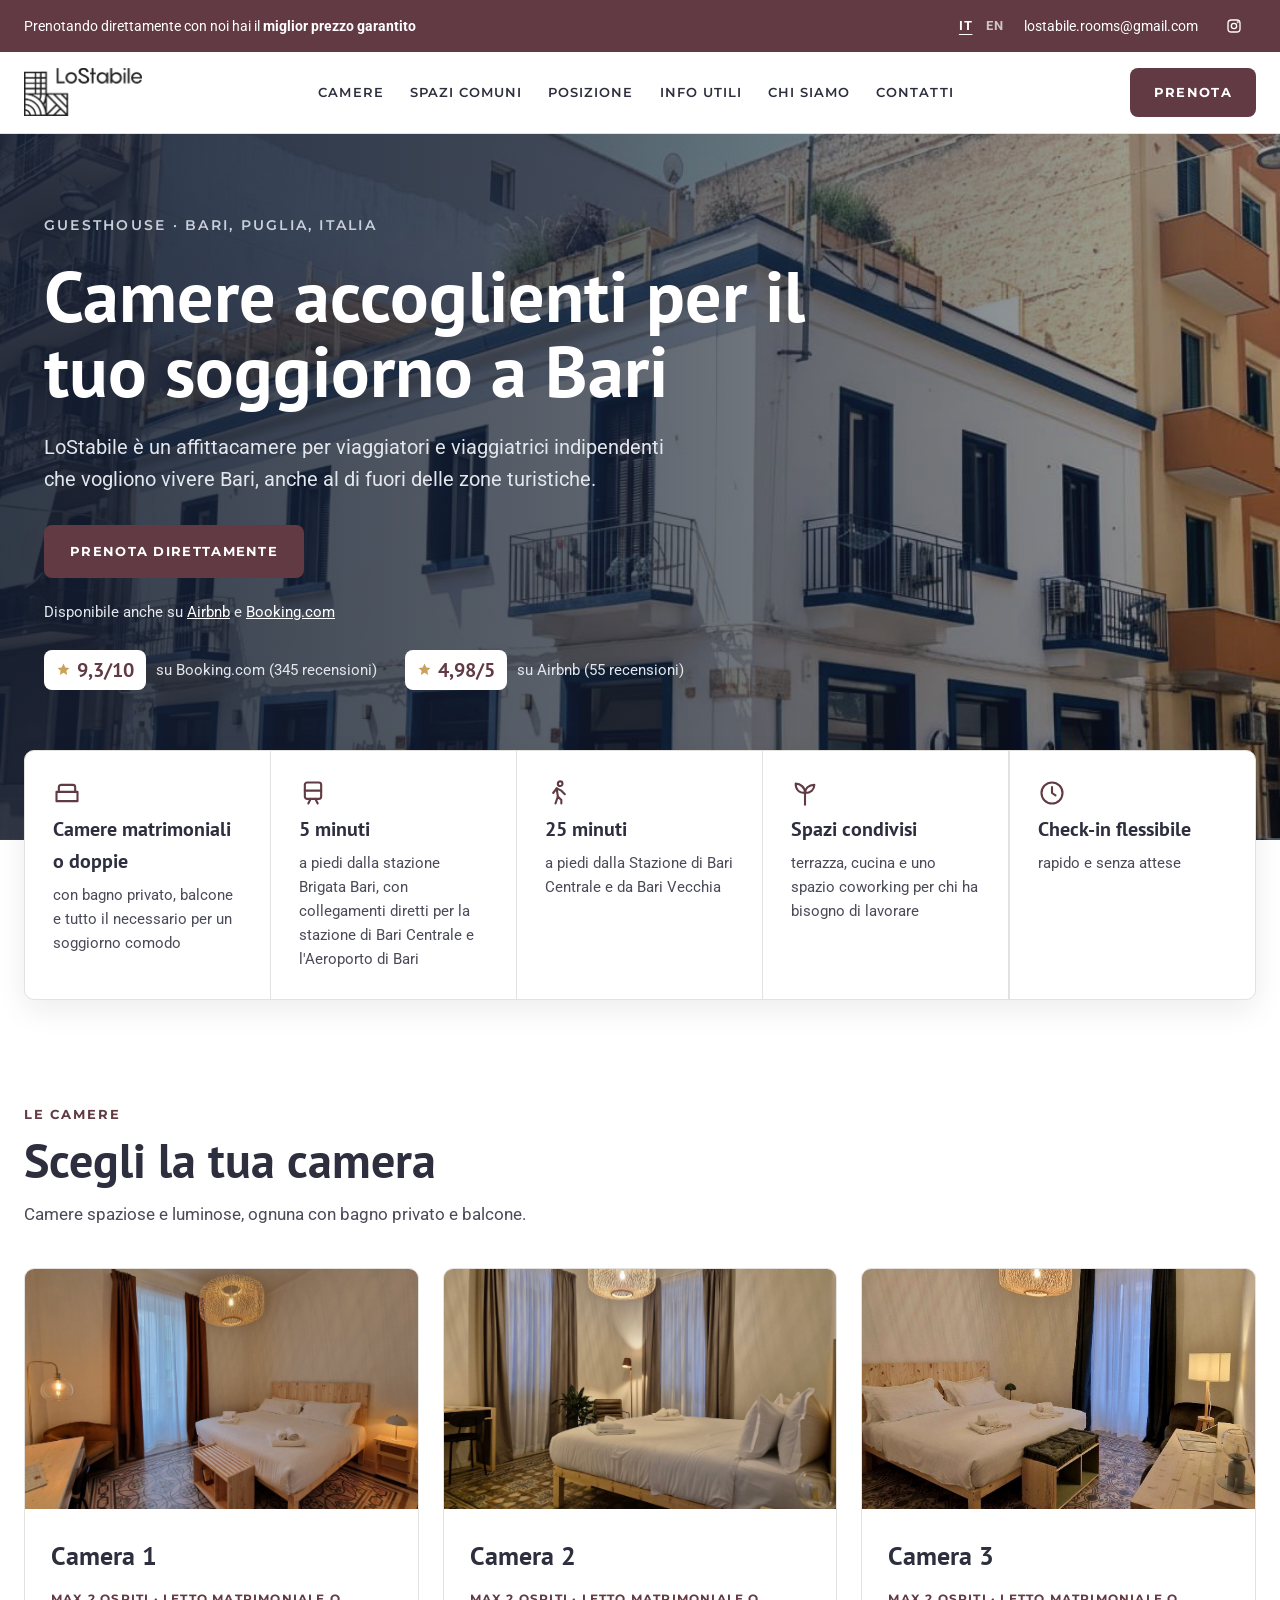
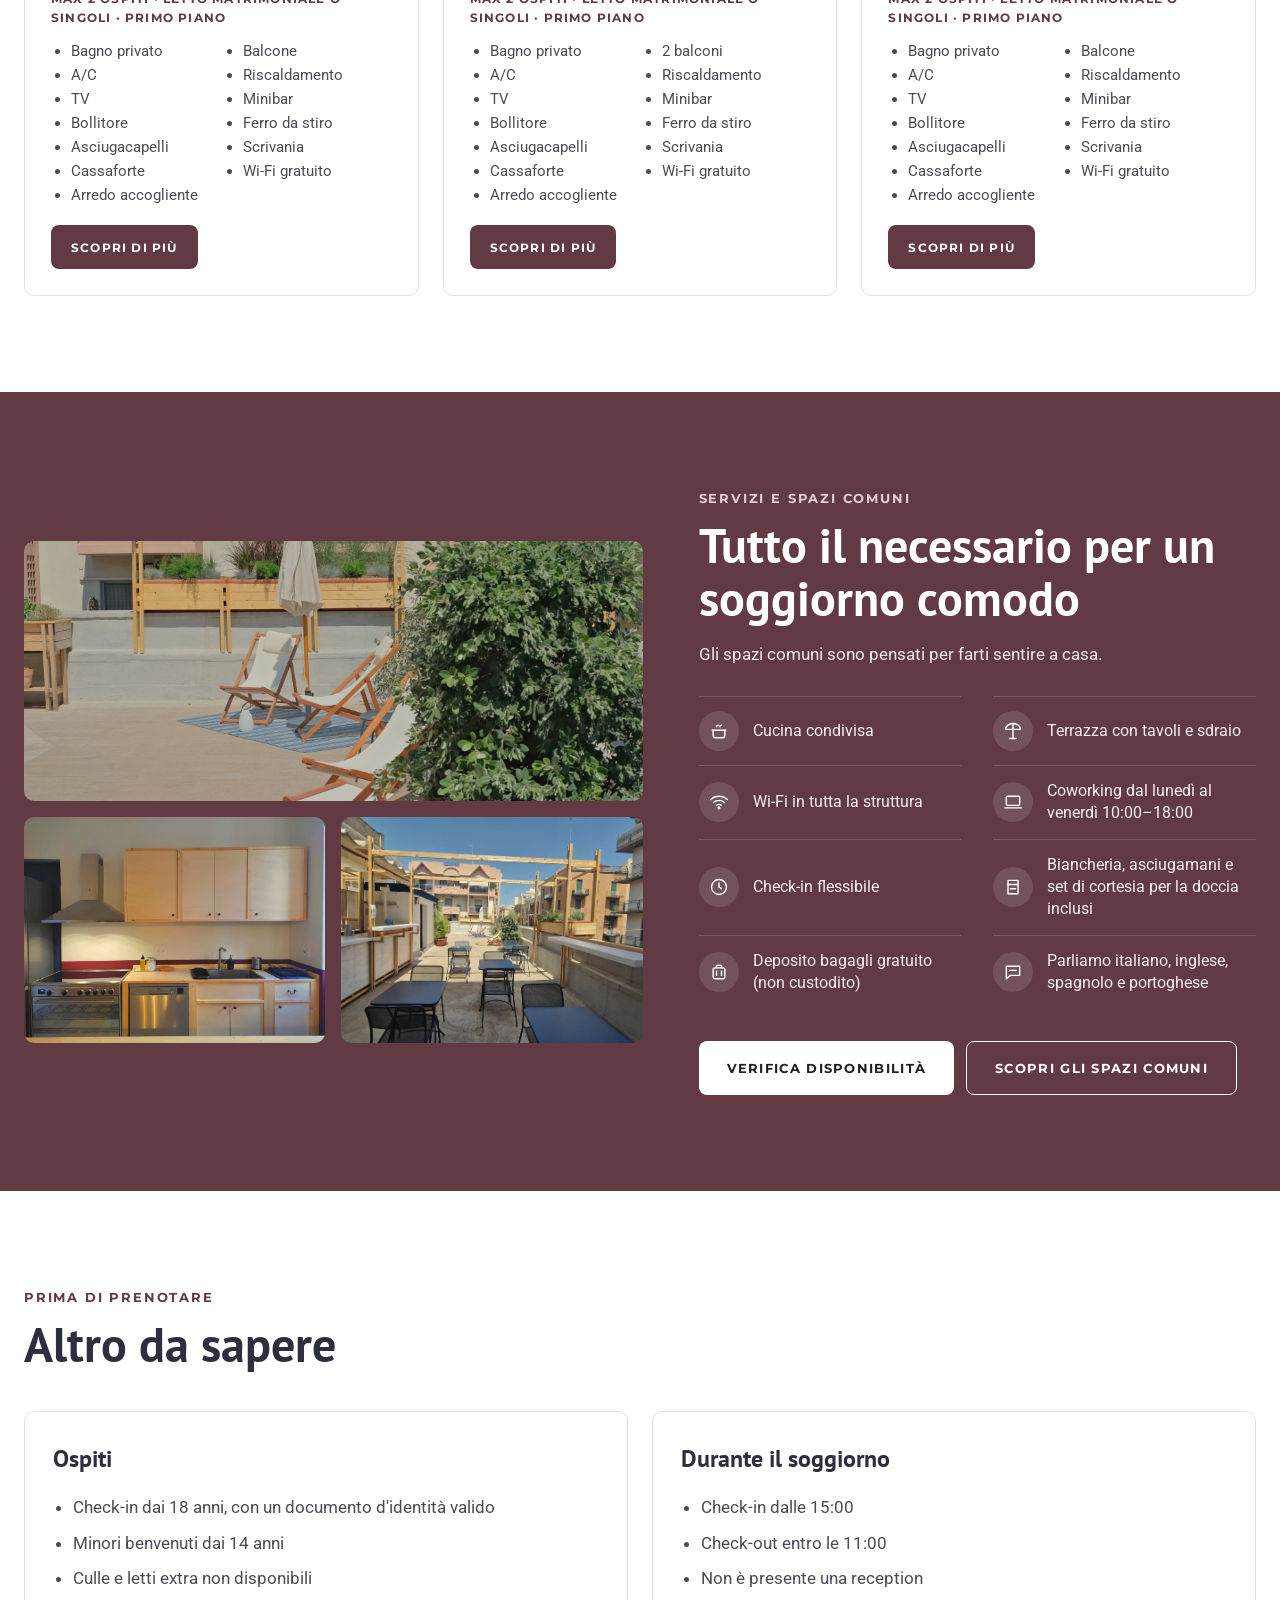
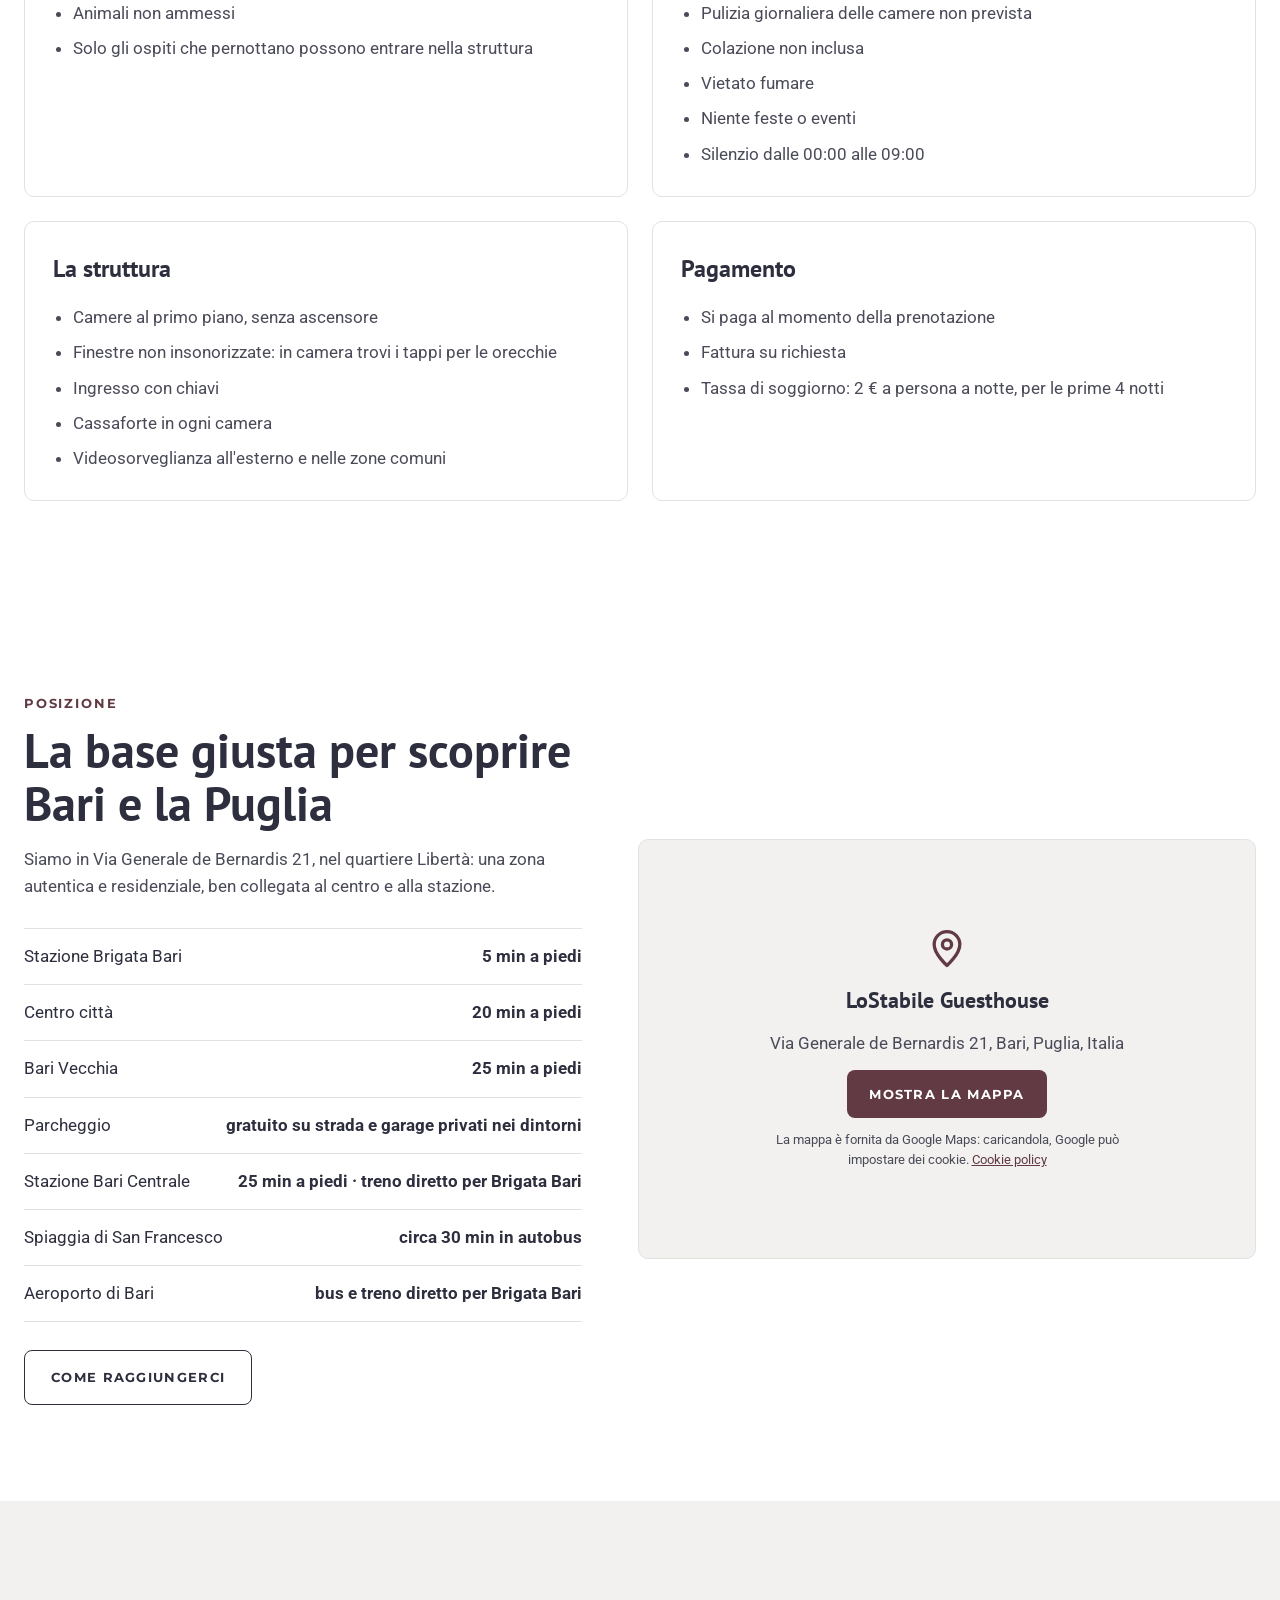
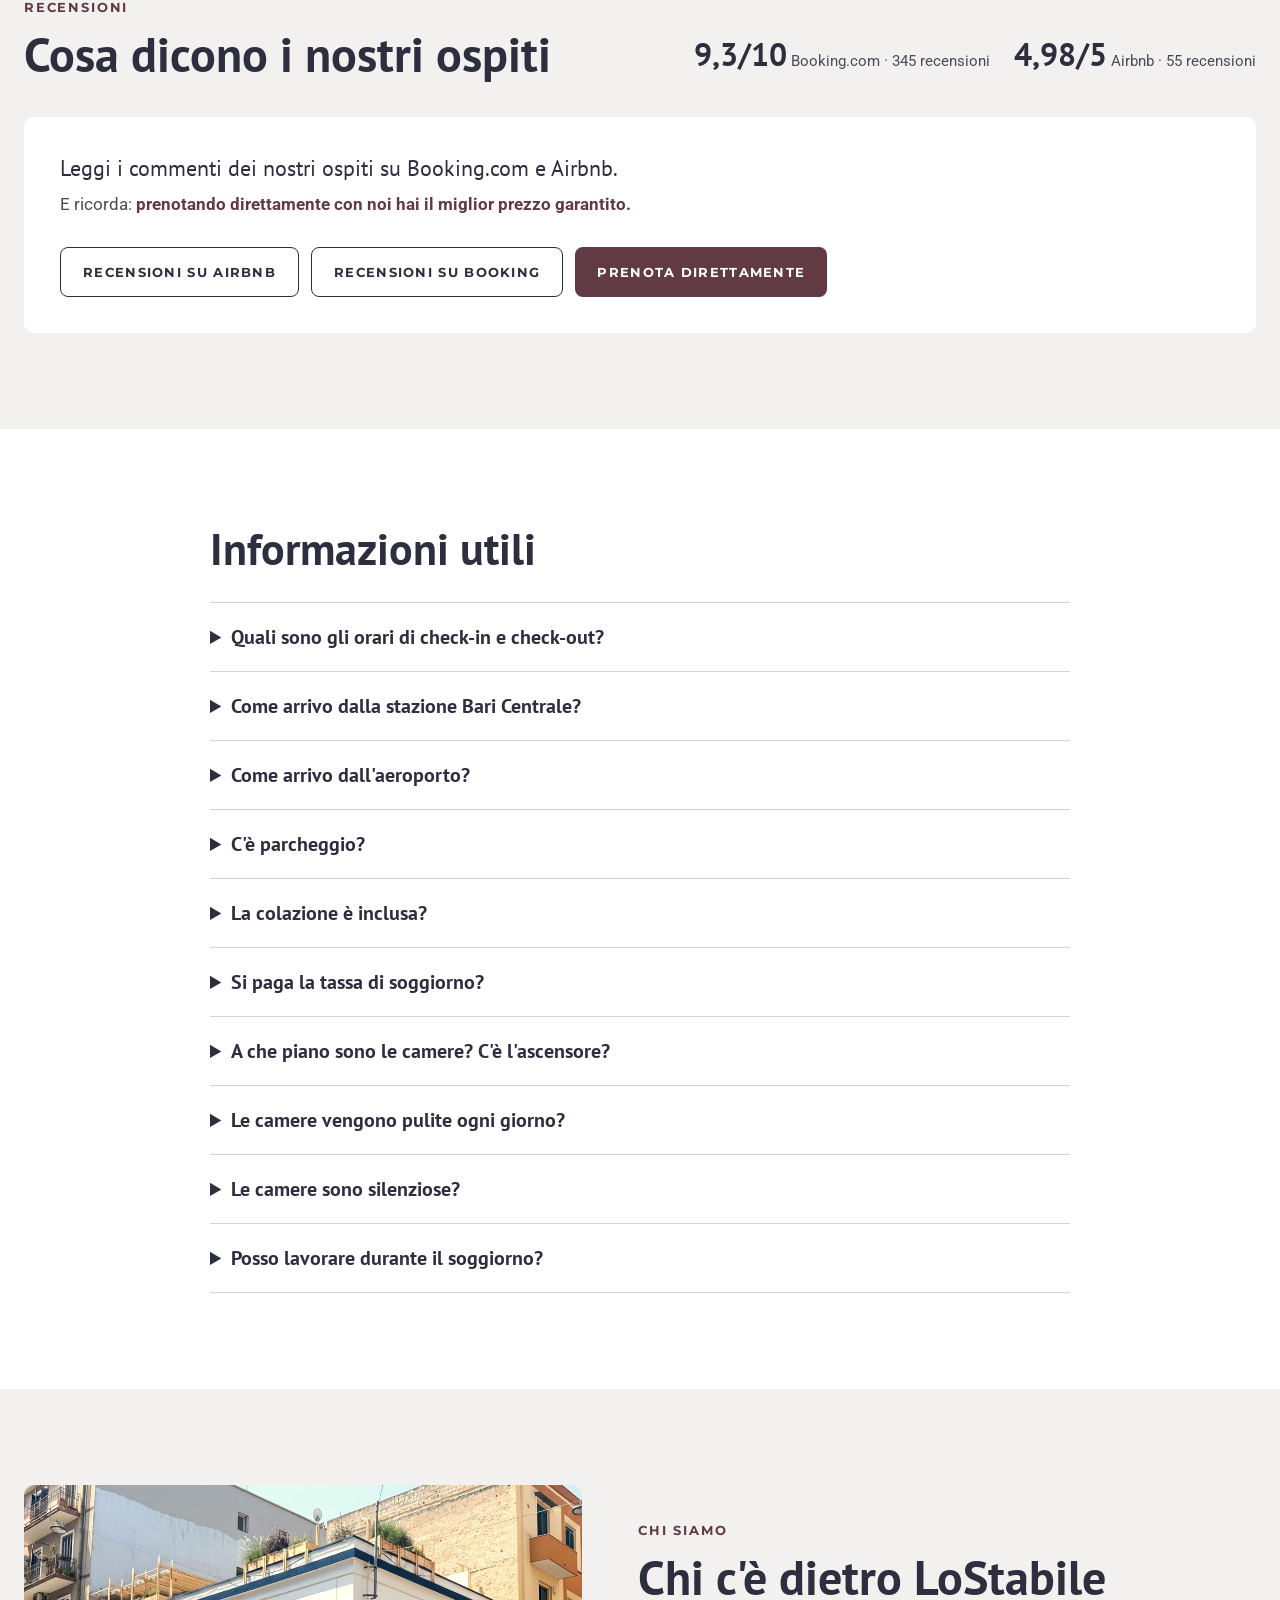
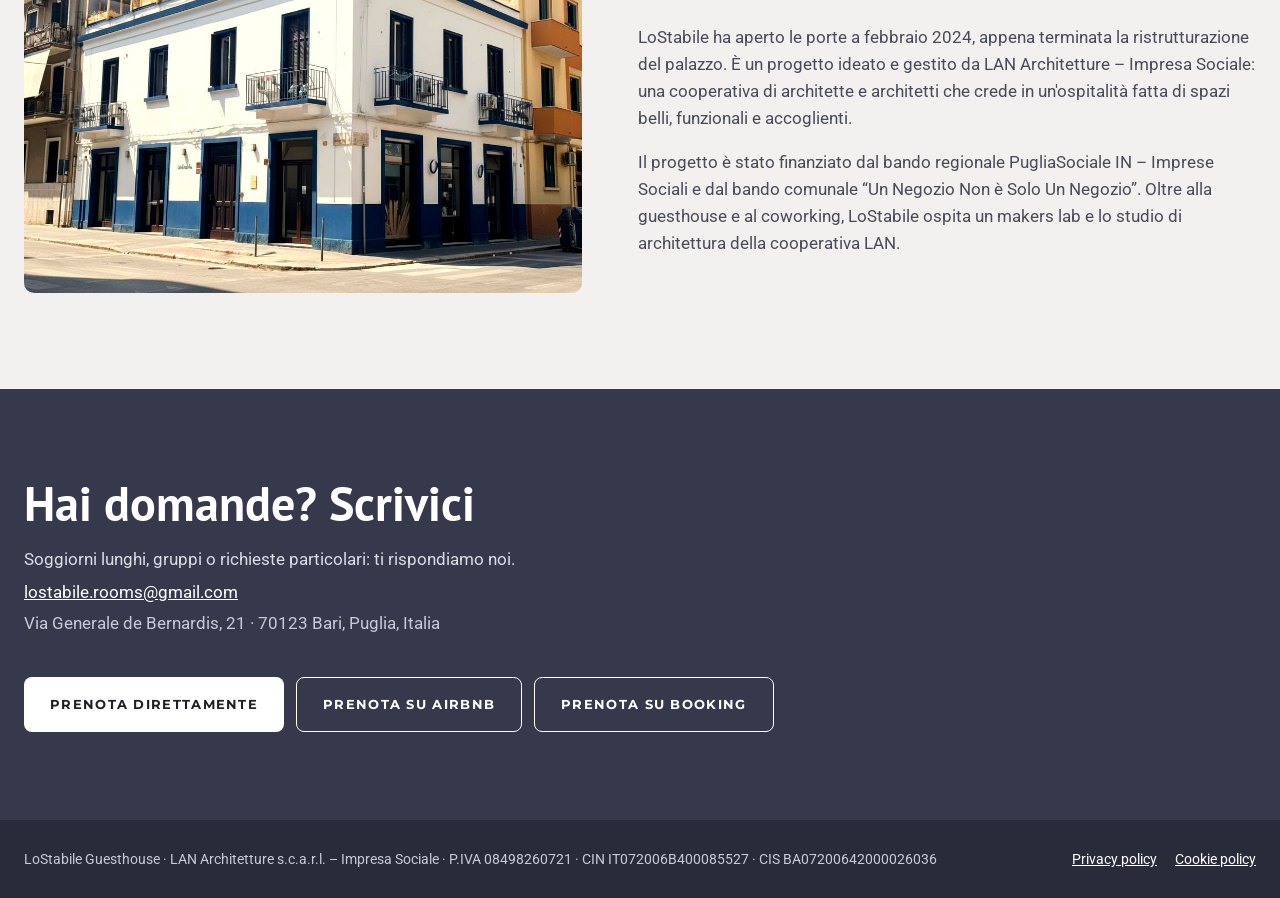
==== commit d2262161: "Altro da sapere: testi più brevi Co-Authored-By: Claude Opus 5.5 <noreply@anthropic.com> Claude-Sess" ====
--- a/index.html
+++ b/index.html
@@ -155,7 +155,7 @@
 <div style="display: grid; grid-template-columns: repeat(auto-fit, minmax(300px, 1fr)); gap: 24px">
 
 <article style="border: 1px solid #E4E2DF; display: flex; flex-direction: column">
-<img src="images/camera1-1.jpg" alt="Camera 1: letto matrimoniale in legno, finestra con tende e pavimento in cementine" style="height: 240px; width: 100%; object-fit: cover; display: block">
+<a href="camera-1.html" style="display: block"><img src="images/camera1-1.jpg" alt="Camera 1: letto matrimoniale in legno, finestra con tende e pavimento in cementine" style="height: 240px; width: 100%; object-fit: cover; display: block"></a>
 <div style="padding: 26px; display: flex; flex-direction: column; gap: 12px; flex-grow: 1">
 <h3 style="margin: 0; font-family: PT Sans, sans-serif; font-size: 26px; font-weight: 700">Camera 1</h3>
 <p style="margin: 0; font-family: Montserrat, sans-serif; font-size: 12px; font-weight: 700; letter-spacing: 0.1em; text-transform: uppercase; color: #613A43">Max 2 ospiti · Letto matrimoniale o singoli · Primo piano</p>
@@ -181,7 +181,7 @@
 </article>
 
 <article style="border: 1px solid #E4E2DF; display: flex; flex-direction: column">
-<img src="images/camera2-1.jpg" alt="Camera 2: letto matrimoniale, due finestre e pavimento in cementine" style="height: 240px; width: 100%; object-fit: cover; display: block">
+<a href="camera-2.html" style="display: block"><img src="images/camera2-1.jpg" alt="Camera 2: letto matrimoniale, due finestre e pavimento in cementine" style="height: 240px; width: 100%; object-fit: cover; display: block"></a>
 <div style="padding: 26px; display: flex; flex-direction: column; gap: 12px; flex-grow: 1">
 <h3 style="margin: 0; font-family: PT Sans, sans-serif; font-size: 26px; font-weight: 700">Camera 2</h3>
 <p style="margin: 0; font-family: Montserrat, sans-serif; font-size: 12px; font-weight: 700; letter-spacing: 0.1em; text-transform: uppercase; color: #613A43">Max 2 ospiti · Letto matrimoniale o singoli · Primo piano</p>
@@ -207,7 +207,7 @@
 </article>
 
 <article style="border: 1px solid #E4E2DF; display: flex; flex-direction: column">
-<img src="images/camera3-anteprima.jpg" alt="Camera 3: letto matrimoniale, portafinestra e scrivania in legno" style="height: 240px; width: 100%; object-fit: cover; display: block">
+<a href="camera-3.html" style="display: block"><img src="images/camera3-anteprima.jpg" alt="Camera 3: letto matrimoniale, portafinestra e scrivania in legno" style="height: 240px; width: 100%; object-fit: cover; display: block"></a>
 <div style="padding: 26px; display: flex; flex-direction: column; gap: 12px; flex-grow: 1">
 <h3 style="margin: 0; font-family: PT Sans, sans-serif; font-size: 26px; font-weight: 700">Camera 3</h3>
 <p style="margin: 0; font-family: Montserrat, sans-serif; font-size: 12px; font-weight: 700; letter-spacing: 0.1em; text-transform: uppercase; color: #613A43">Max 2 ospiti · Letto matrimoniale o singoli · Primo piano</p>
@@ -273,23 +273,23 @@
 <div style="border: 1px solid #E4E2DF; padding: 28px">
 <h3 style="margin: 0 0 16px; font-family: PT Sans, sans-serif; font-size: 24px; font-weight: 700">Ospiti</h3>
 <ul style="margin: 0; padding-left: 20px; color: #4A4B58; display: flex; flex-direction: column; gap: 8px">
-<li>Età minima per il check-in: 18 anni</li>
-<li>Al check-in è necessario un documento d'identità valido</li>
-<li>Minori ammessi dai 14 anni in su</li>
-<li>Culle e letti supplementari non disponibili</li>
+<li>Check-in dai 18 anni, con un documento d'identità valido</li>
+<li>Minori benvenuti dai 14 anni</li>
+<li>Culle e letti extra non disponibili</li>
 <li>Animali non ammessi</li>
-<li>Non è consentito l'accesso alla struttura a persone che non pernottano</li>
+<li>Solo gli ospiti che pernottano possono entrare nella struttura</li>
 </ul>
 </div>
 <div style="border: 1px solid #E4E2DF; padding: 28px">
 <h3 style="margin: 0 0 16px; font-family: PT Sans, sans-serif; font-size: 24px; font-weight: 700">Durante il soggiorno</h3>
 <ul style="margin: 0; padding-left: 20px; color: #4A4B58; display: flex; flex-direction: column; gap: 8px">
-<li>Check-in dalle 15:00, check-out entro le 11:00</li>
-<li>Nessuna reception in loco: ci organizziamo con te per l'arrivo</li>
+<li>Check-in dalle 15:00</li>
+<li>Check-out entro le 11:00</li>
+<li>Non è presente una reception</li>
 <li>Pulizia giornaliera delle camere non prevista</li>
-<li>Colazione non inclusa: puoi usare la cucina condivisa</li>
-<li>Vietato fumare: rilevatori di fumo in tutta la struttura</li>
-<li>Feste ed eventi non consentiti</li>
+<li>Colazione non inclusa</li>
+<li>Vietato fumare</li>
+<li>Niente feste o eventi</li>
 <li>Silenzio dalle 00:00 alle 09:00</li>
 </ul>
 </div>
@@ -297,8 +297,8 @@
 <h3 style="margin: 0 0 16px; font-family: PT Sans, sans-serif; font-size: 24px; font-weight: 700">La struttura</h3>
 <ul style="margin: 0; padding-left: 20px; color: #4A4B58; display: flex; flex-direction: column; gap: 8px">
 <li>Camere al primo piano, senza ascensore</li>
-<li>Finestre non insonorizzate: se hai il sonno leggero, troverai i tappi in dotazione</li>
-<li>Accesso con chiavi</li>
+<li>Finestre non insonorizzate: in camera trovi i tappi per le orecchie</li>
+<li>Ingresso con chiavi</li>
 <li>Cassaforte in ogni camera</li>
 <li>Videosorveglianza all'esterno e nelle zone comuni</li>
 </ul>
@@ -306,8 +306,8 @@
 <div style="border: 1px solid #E4E2DF; padding: 28px">
 <h3 style="margin: 0 0 16px; font-family: PT Sans, sans-serif; font-size: 24px; font-weight: 700">Pagamento</h3>
 <ul style="margin: 0; padding-left: 20px; color: #4A4B58; display: flex; flex-direction: column; gap: 8px">
-<li>Pagamento della camera al momento della prenotazione</li>
-<li>Fattura disponibile su richiesta</li>
+<li>Si paga al momento della prenotazione</li>
+<li>Fattura su richiesta</li>
 <li>Tassa di soggiorno: 2 € a persona a notte, per le prime 4 notti</li>
 </ul>
 </div>
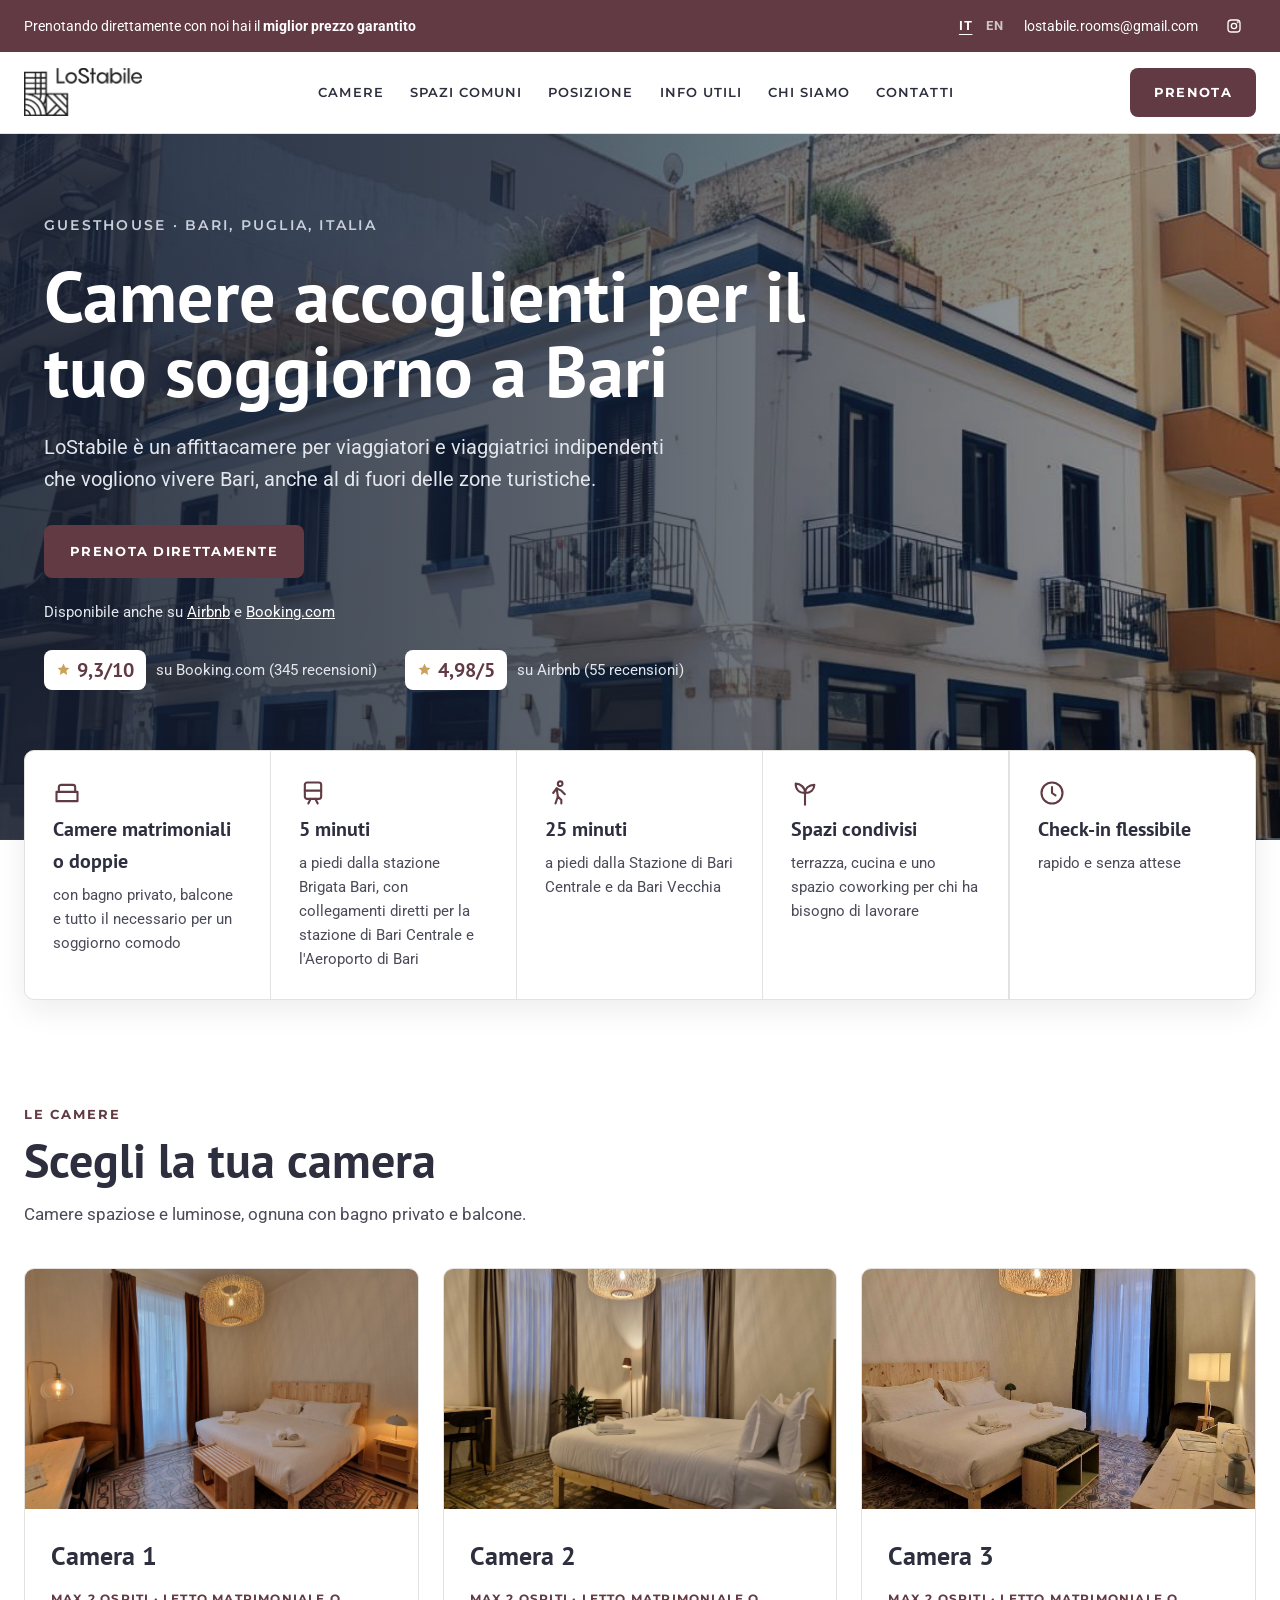
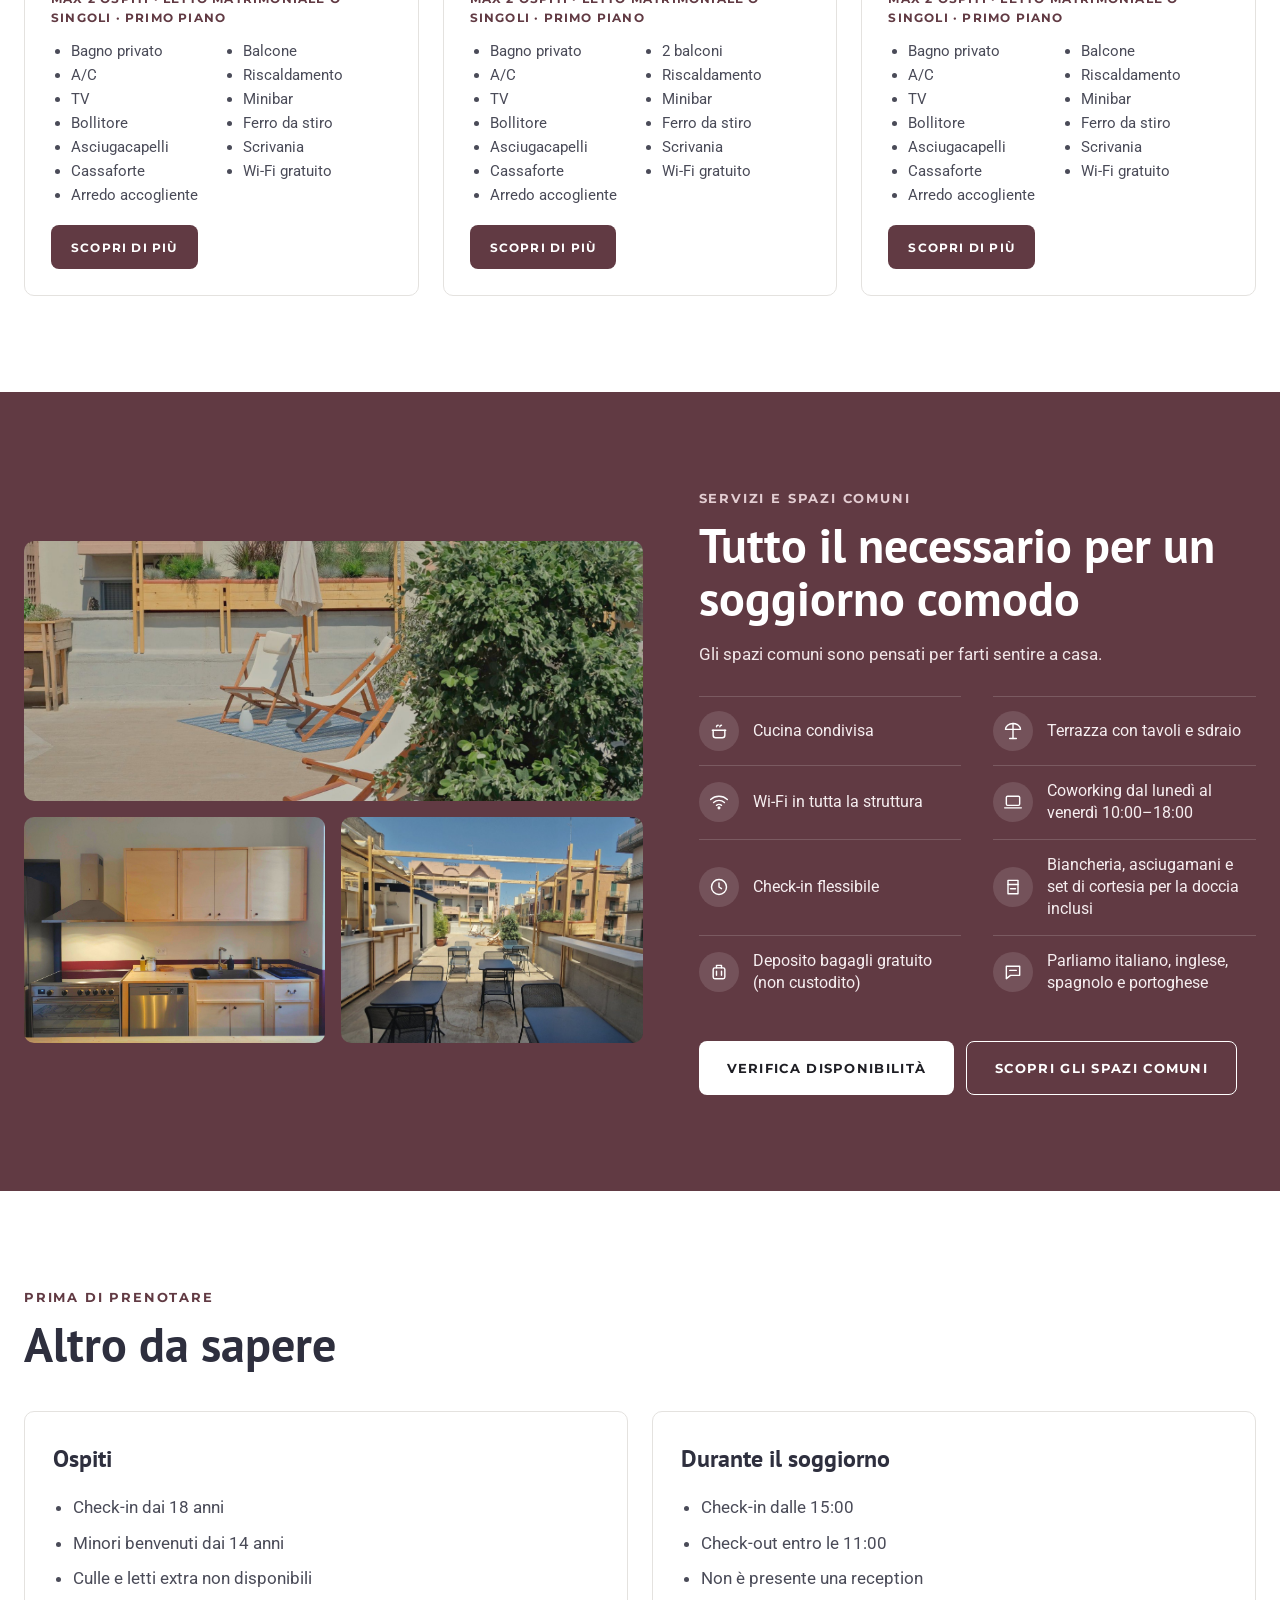
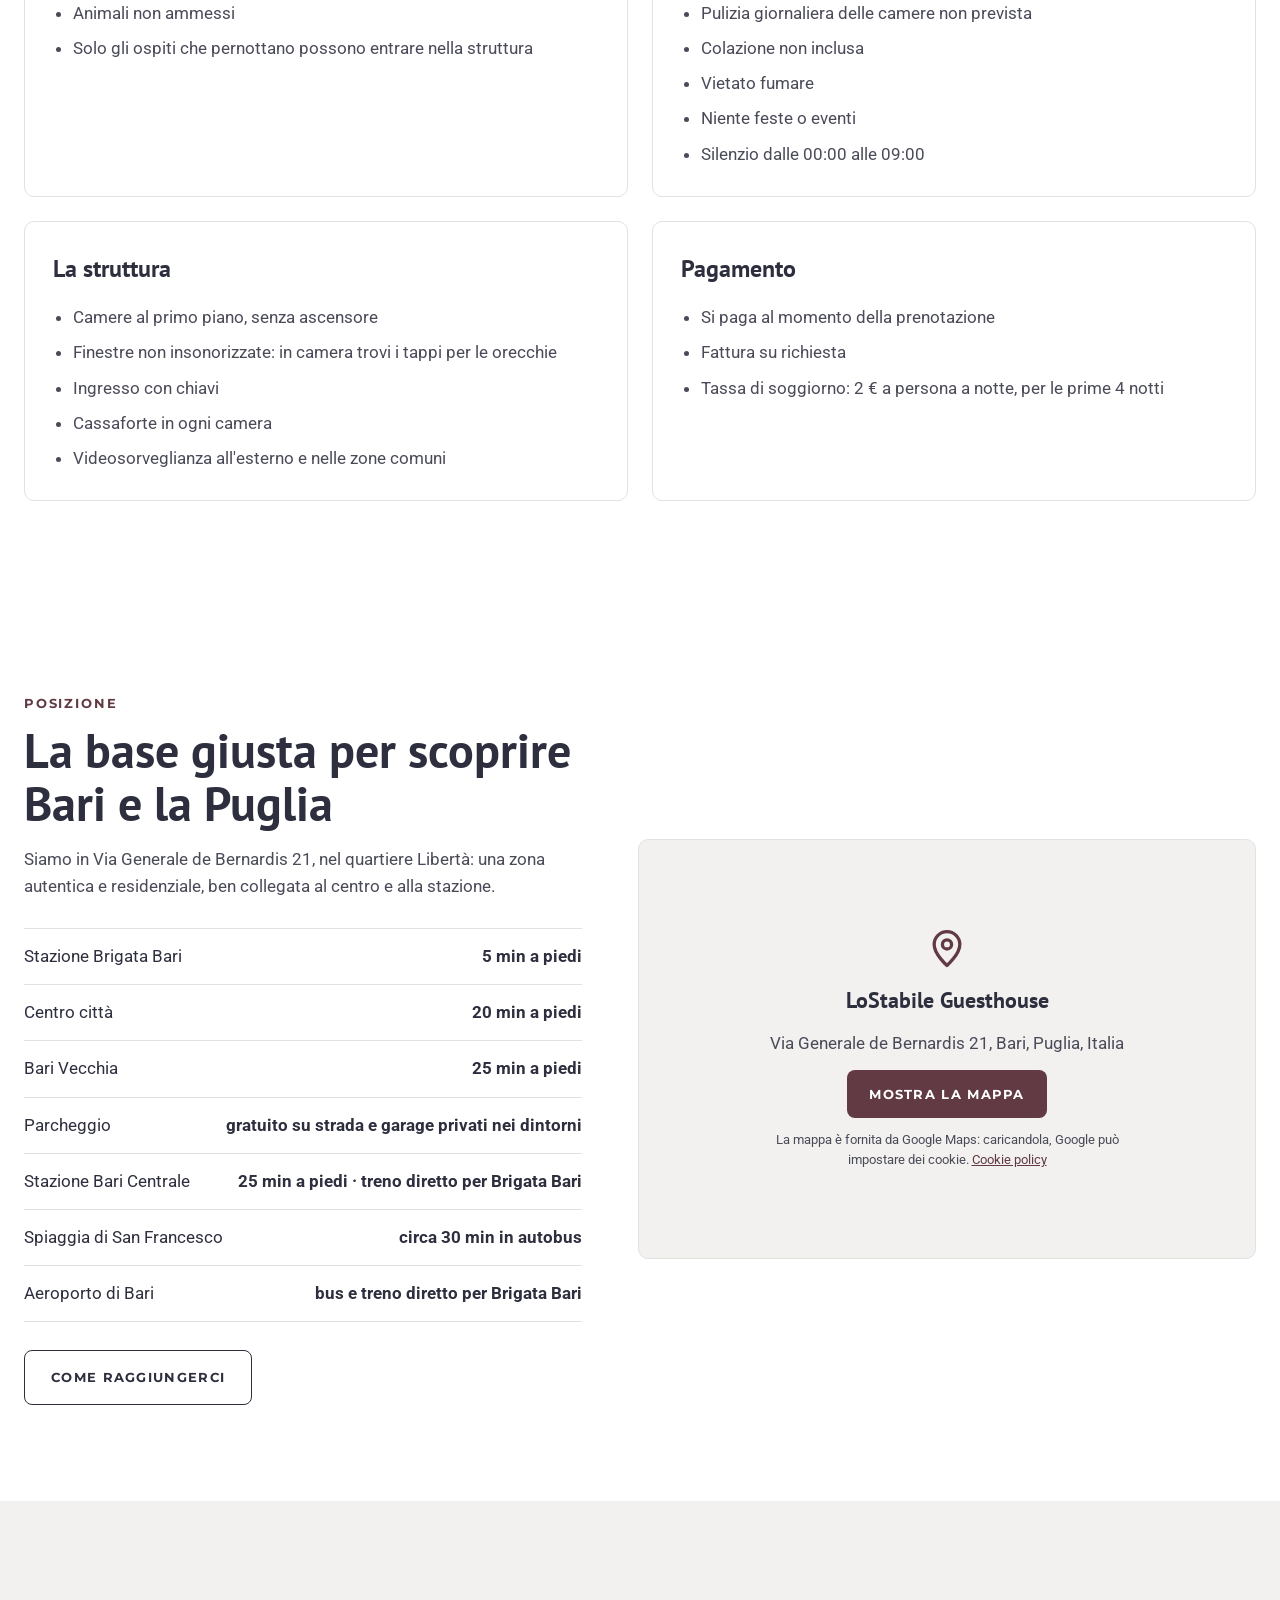
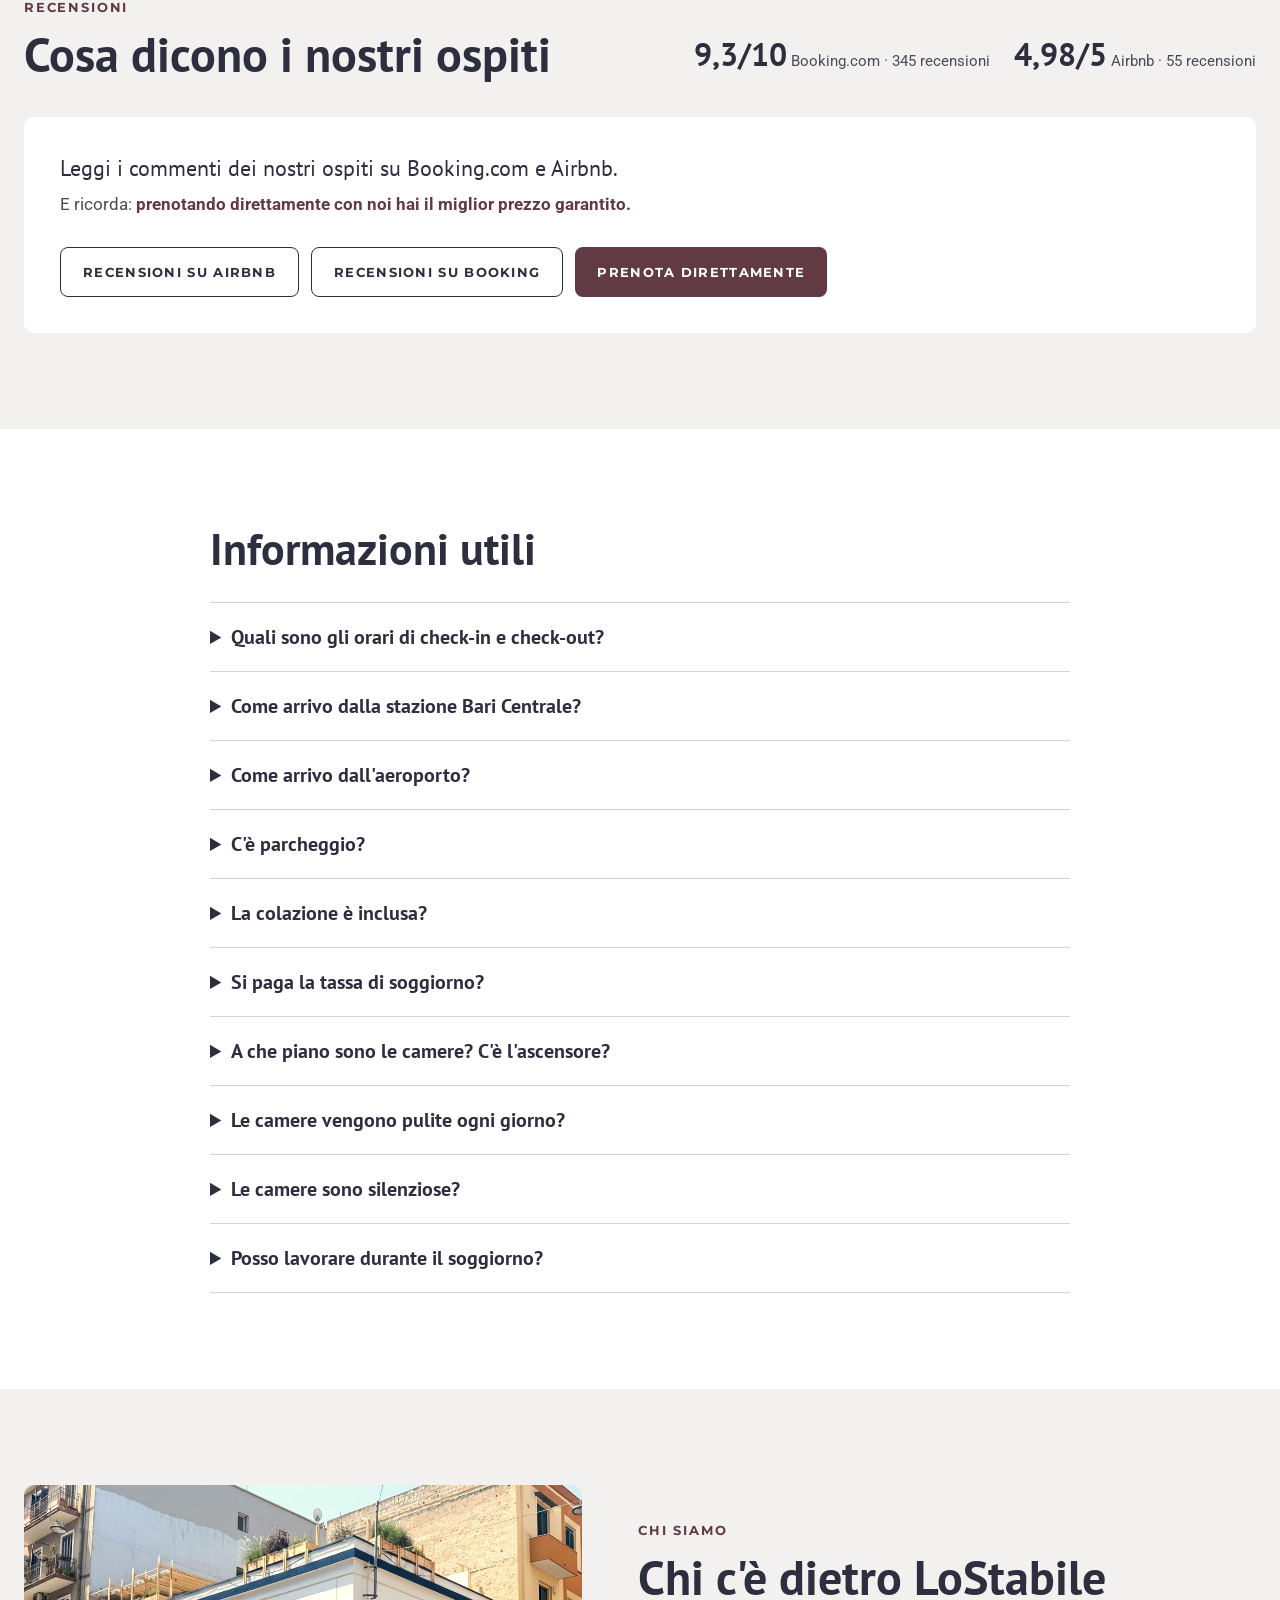
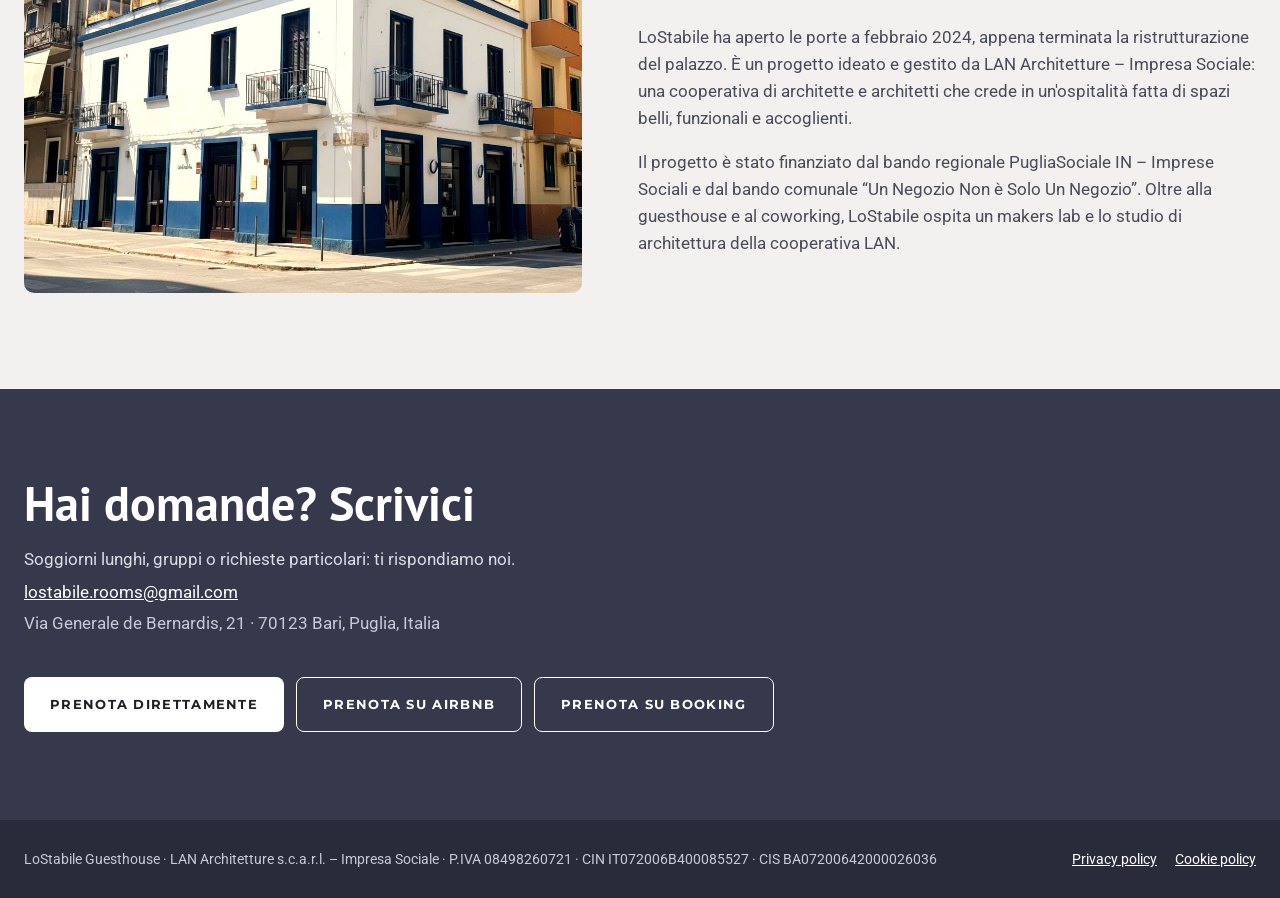
==== commit 755bddcd: "Check-in dai 18 anni Co-Authored-By: Claude Opus 5.5 <noreply@anthropic.com> Claude-Session: https:/" ====
--- a/index.html
+++ b/index.html
@@ -273,7 +273,7 @@
 <div style="border: 1px solid #E4E2DF; padding: 28px">
 <h3 style="margin: 0 0 16px; font-family: PT Sans, sans-serif; font-size: 24px; font-weight: 700">Ospiti</h3>
 <ul style="margin: 0; padding-left: 20px; color: #4A4B58; display: flex; flex-direction: column; gap: 8px">
-<li>Check-in dai 18 anni, con un documento d'identità valido</li>
+<li>Check-in dai 18 anni</li>
 <li>Minori benvenuti dai 14 anni</li>
 <li>Culle e letti extra non disponibili</li>
 <li>Animali non ammessi</li>
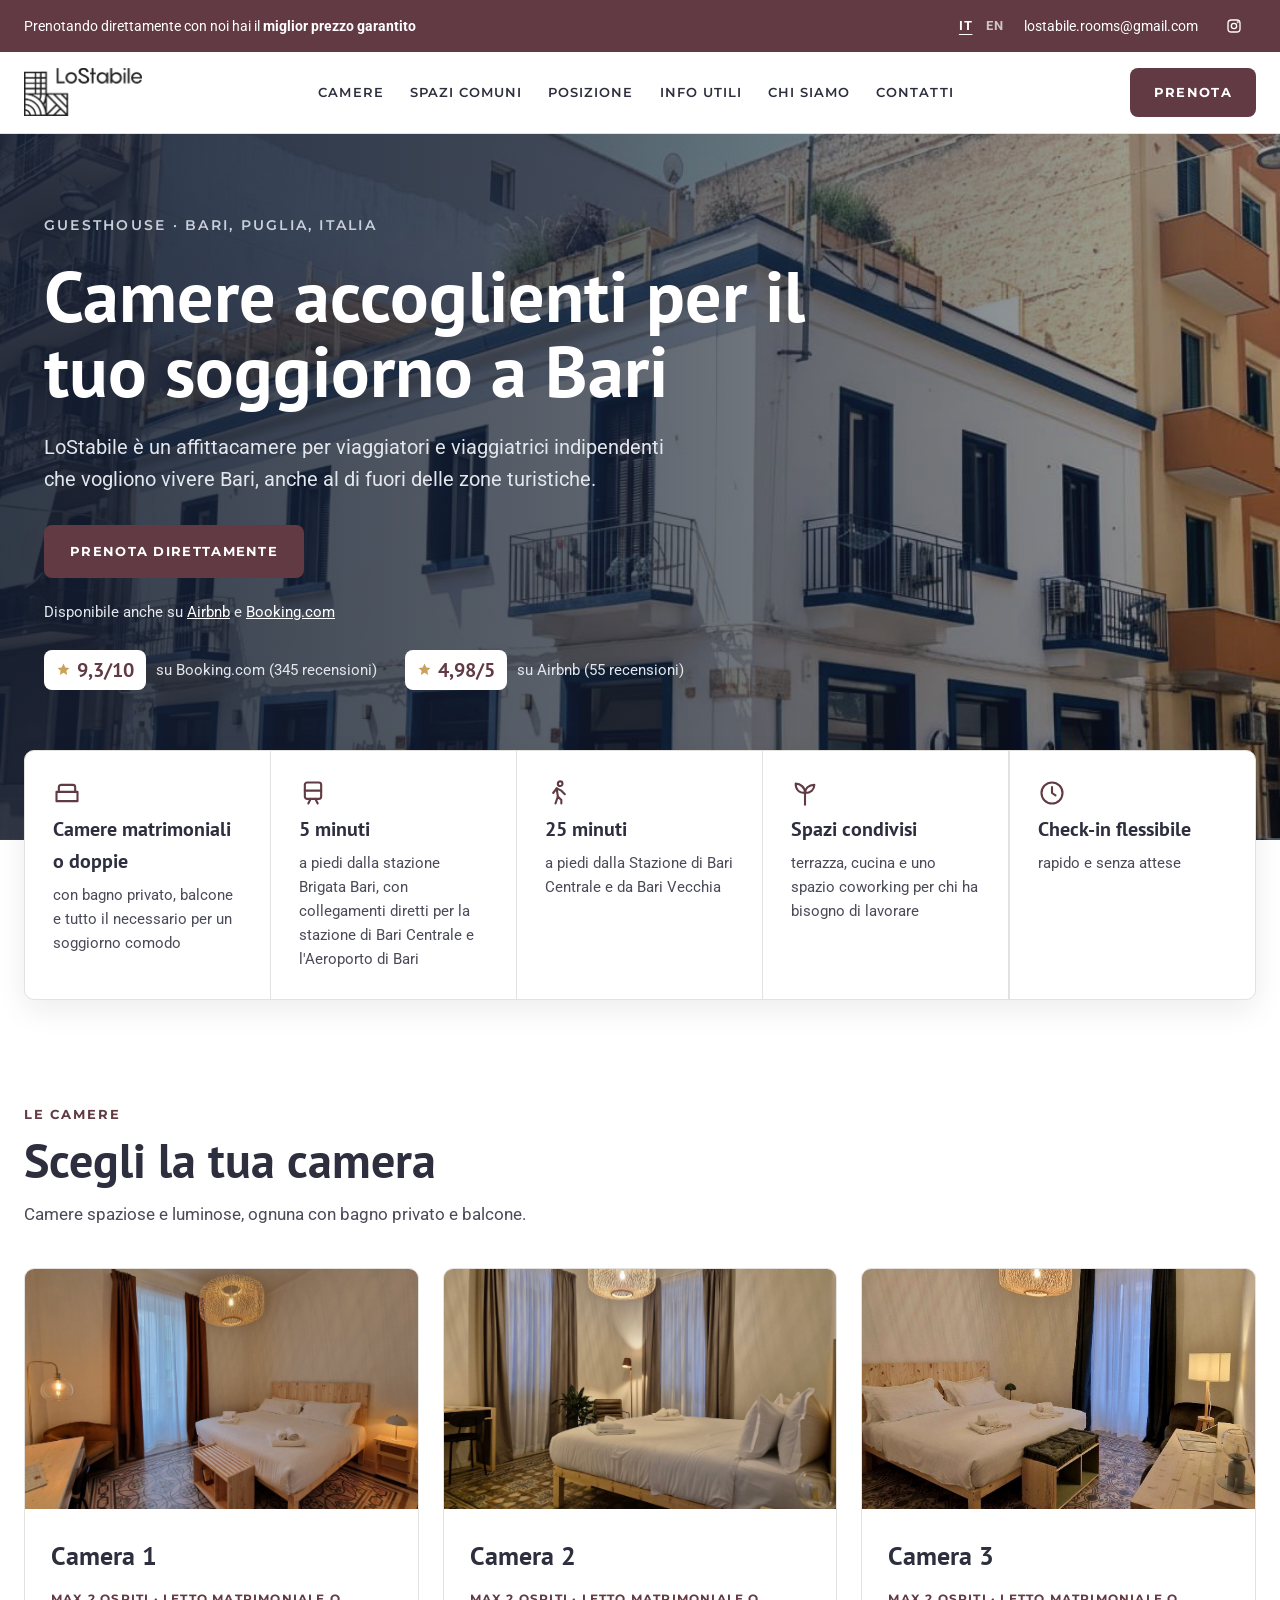
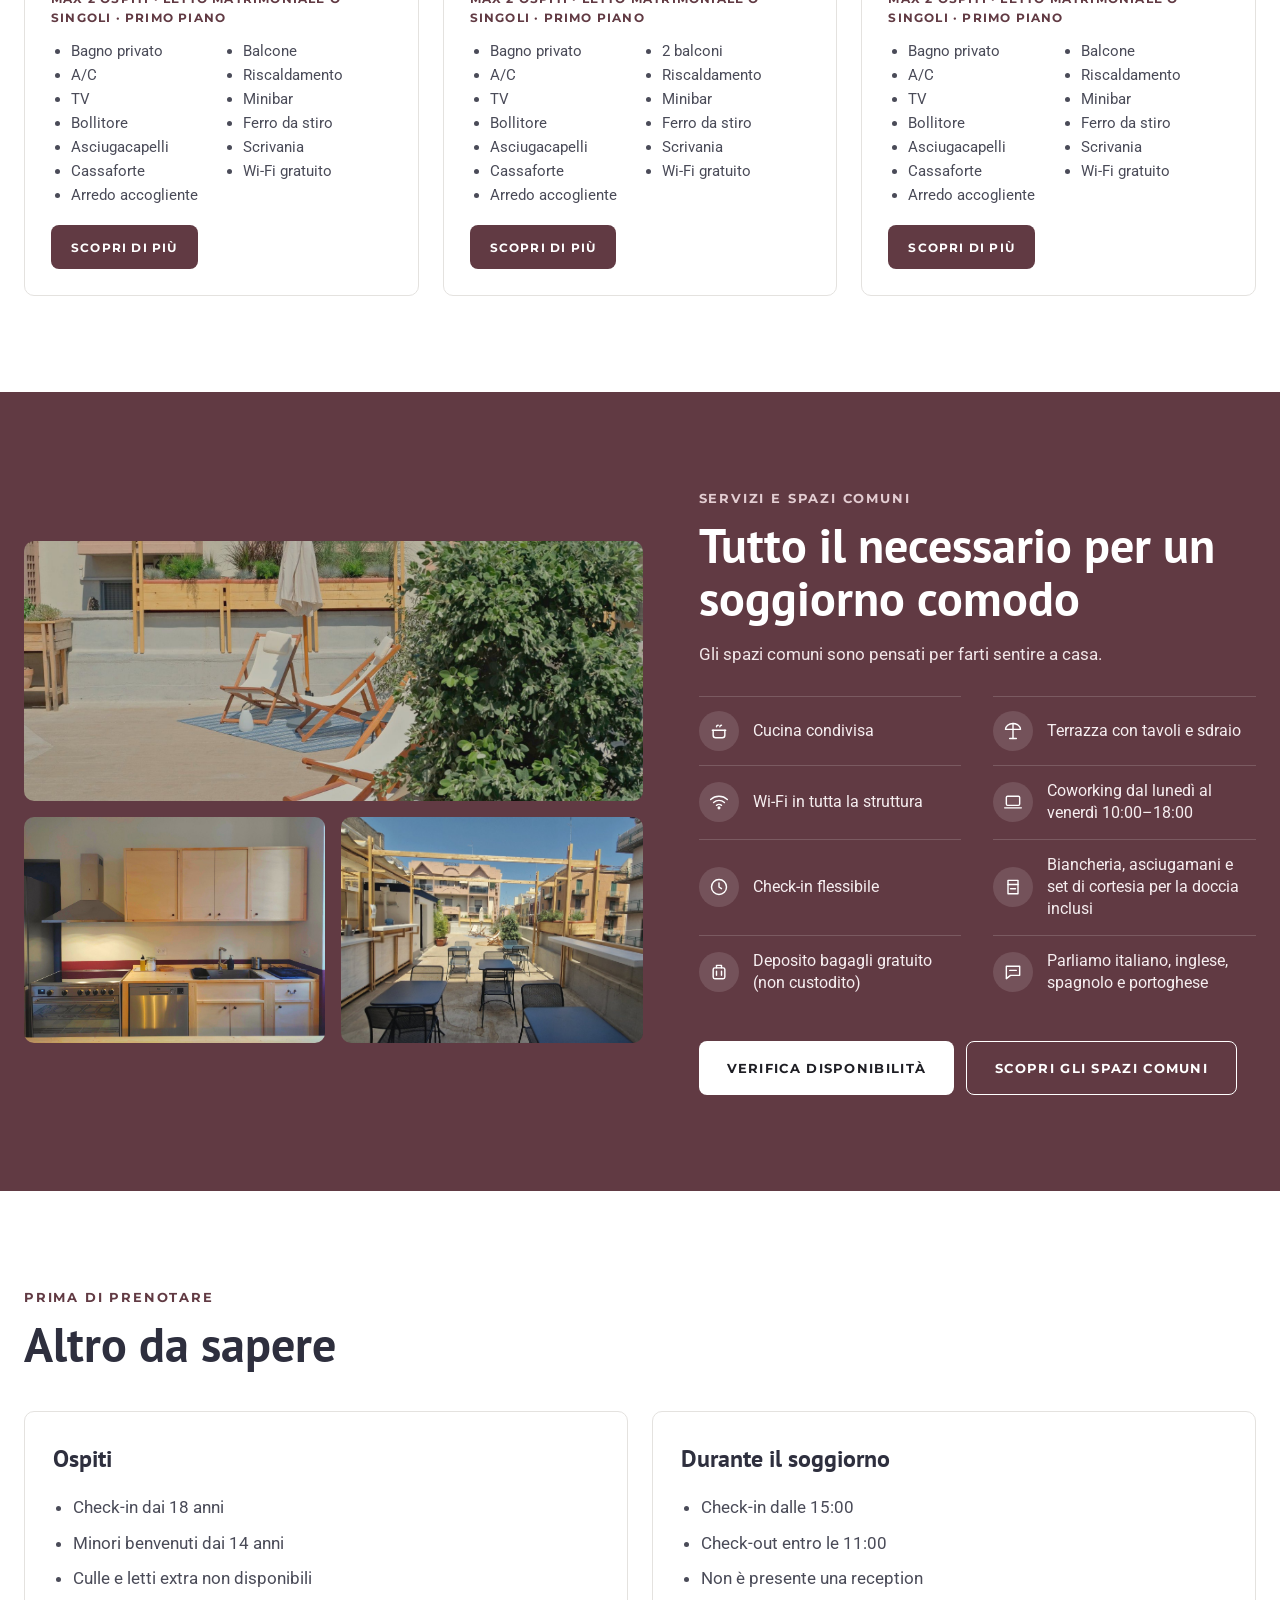
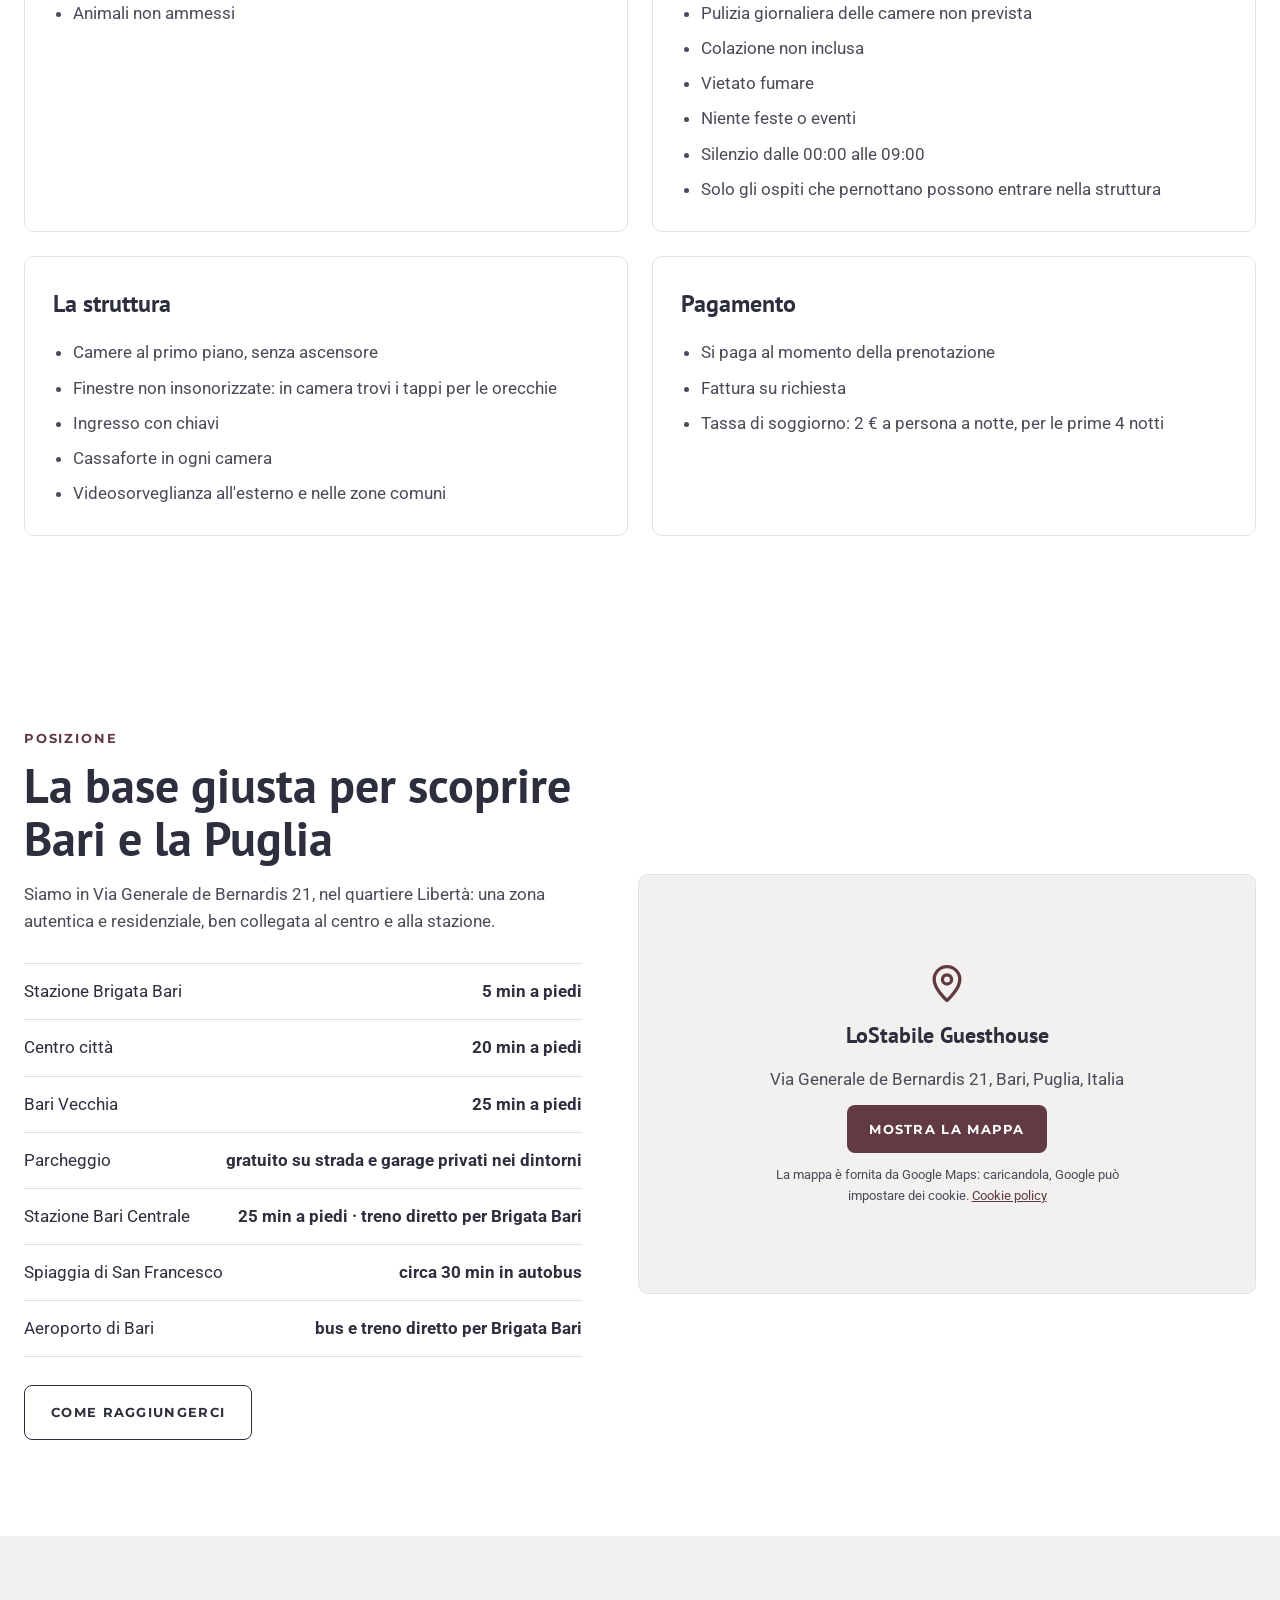
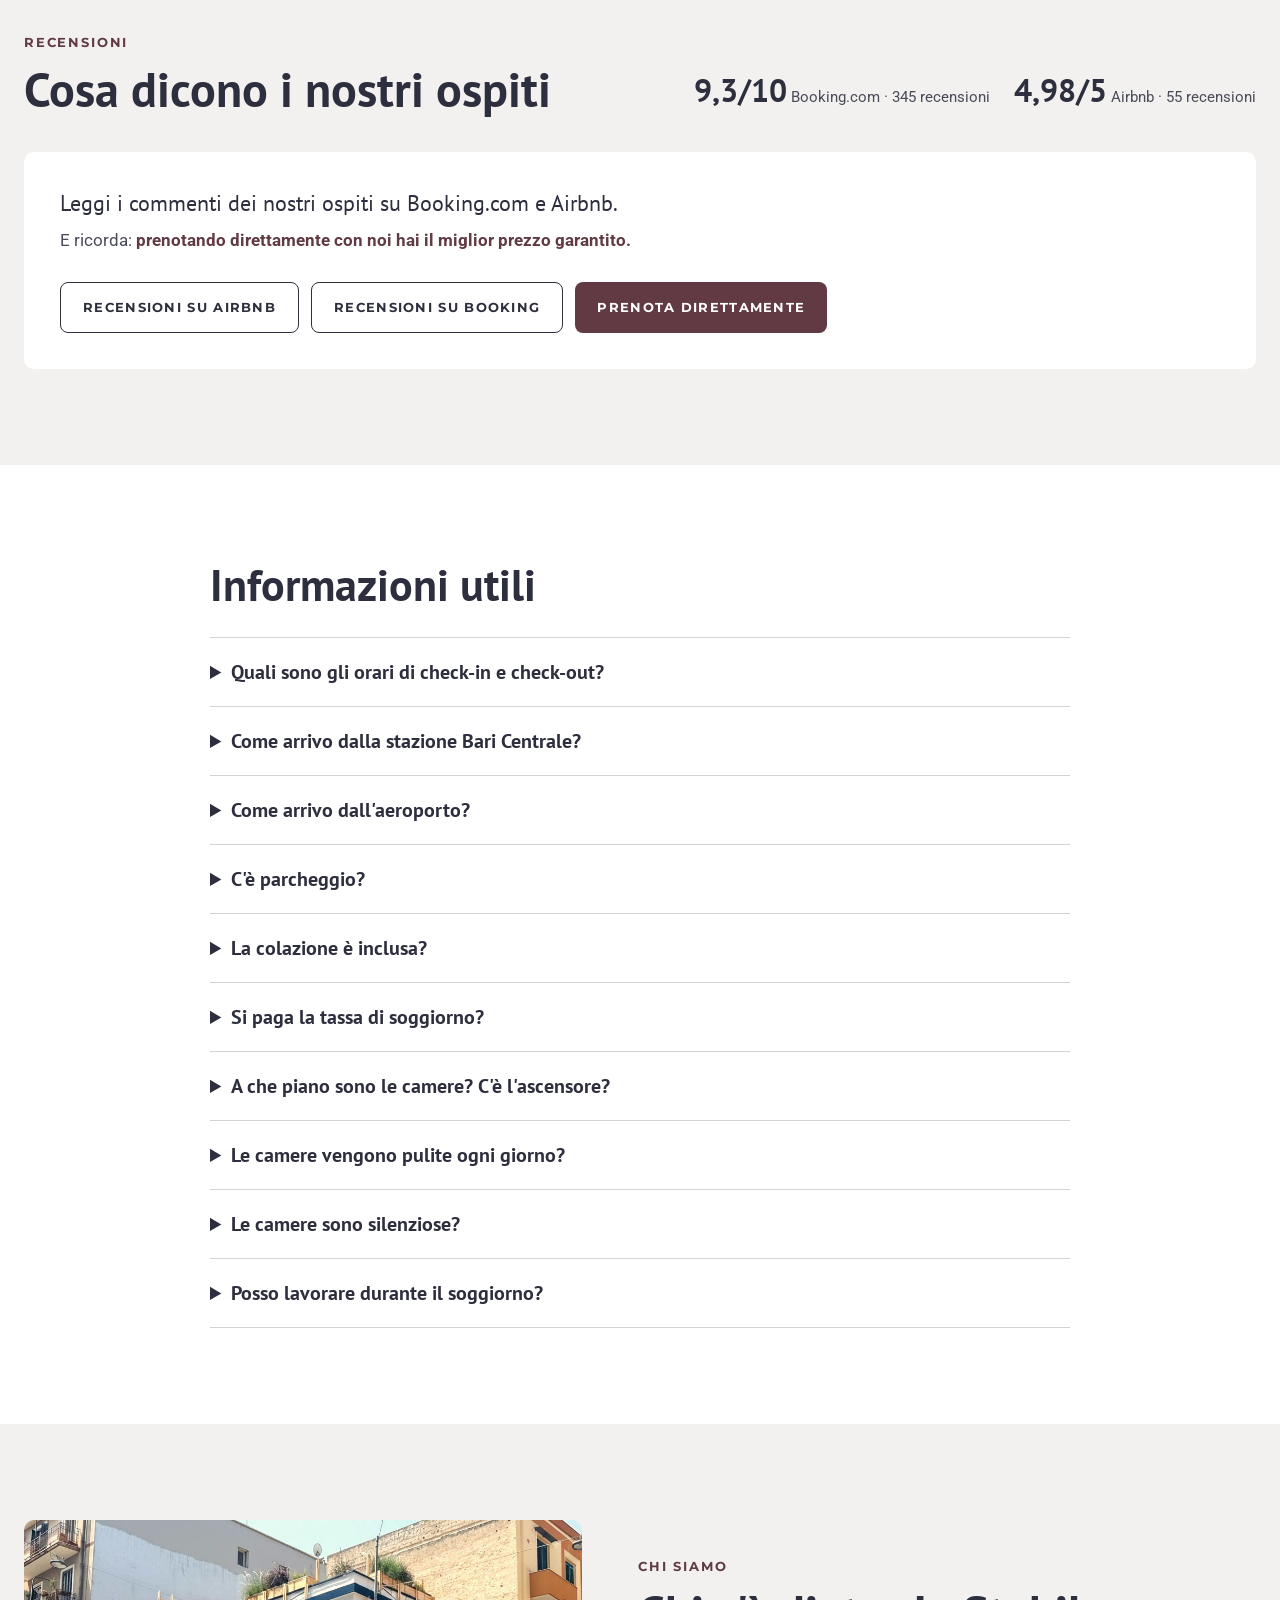
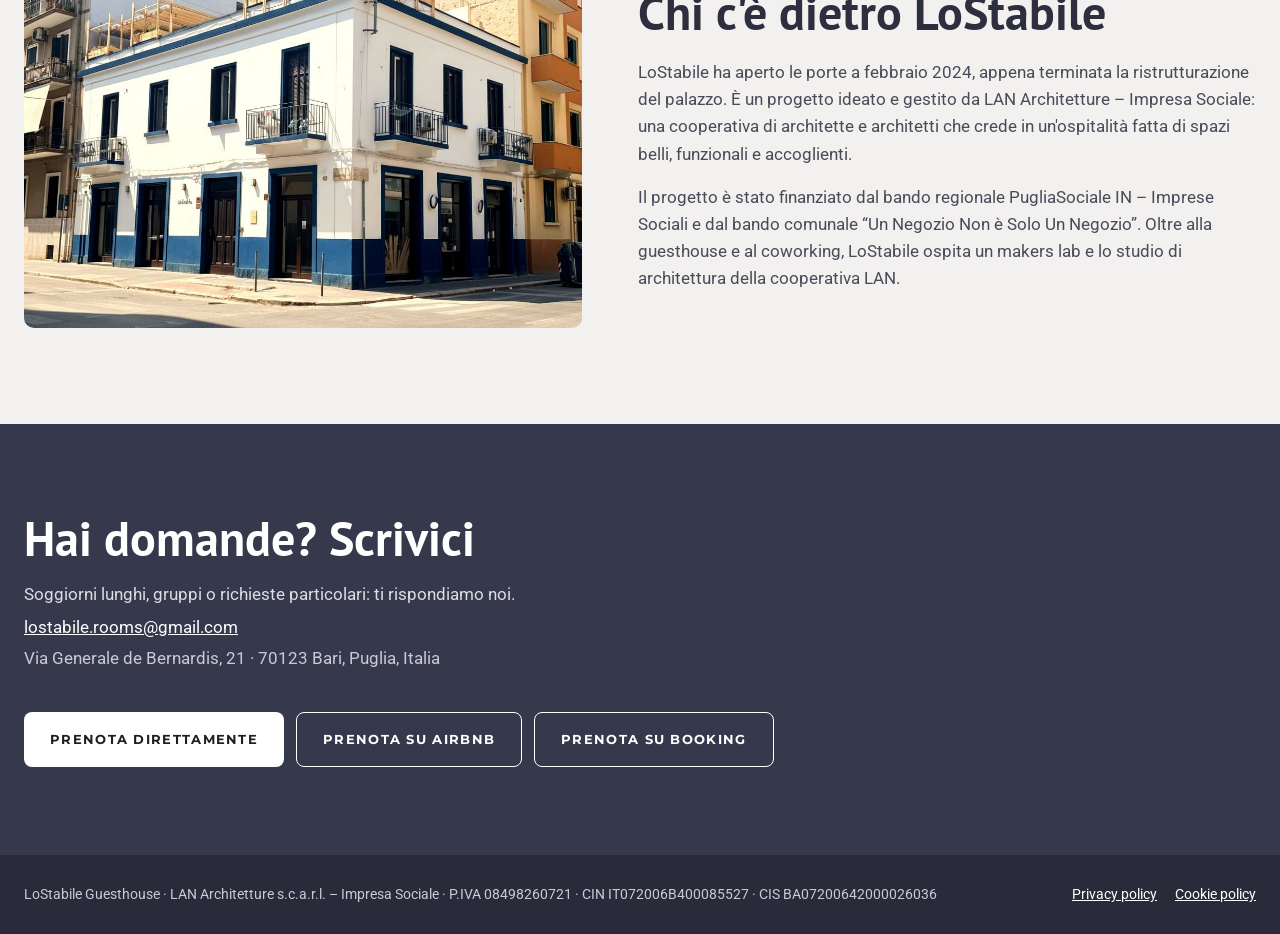
==== commit 3f2f7fb8: "Ospiti esterni in Durante il soggiorno Co-Authored-By: Claude Opus 5.5 <noreply@anthropic.com> Claud" ====
--- a/index.html
+++ b/index.html
@@ -277,7 +277,6 @@
 <li>Minori benvenuti dai 14 anni</li>
 <li>Culle e letti extra non disponibili</li>
 <li>Animali non ammessi</li>
-<li>Solo gli ospiti che pernottano possono entrare nella struttura</li>
 </ul>
 </div>
 <div style="border: 1px solid #E4E2DF; padding: 28px">
@@ -291,6 +290,7 @@
 <li>Vietato fumare</li>
 <li>Niente feste o eventi</li>
 <li>Silenzio dalle 00:00 alle 09:00</li>
+<li>Solo gli ospiti che pernottano possono entrare nella struttura</li>
 </ul>
 </div>
 <div style="border: 1px solid #E4E2DF; padding: 28px">
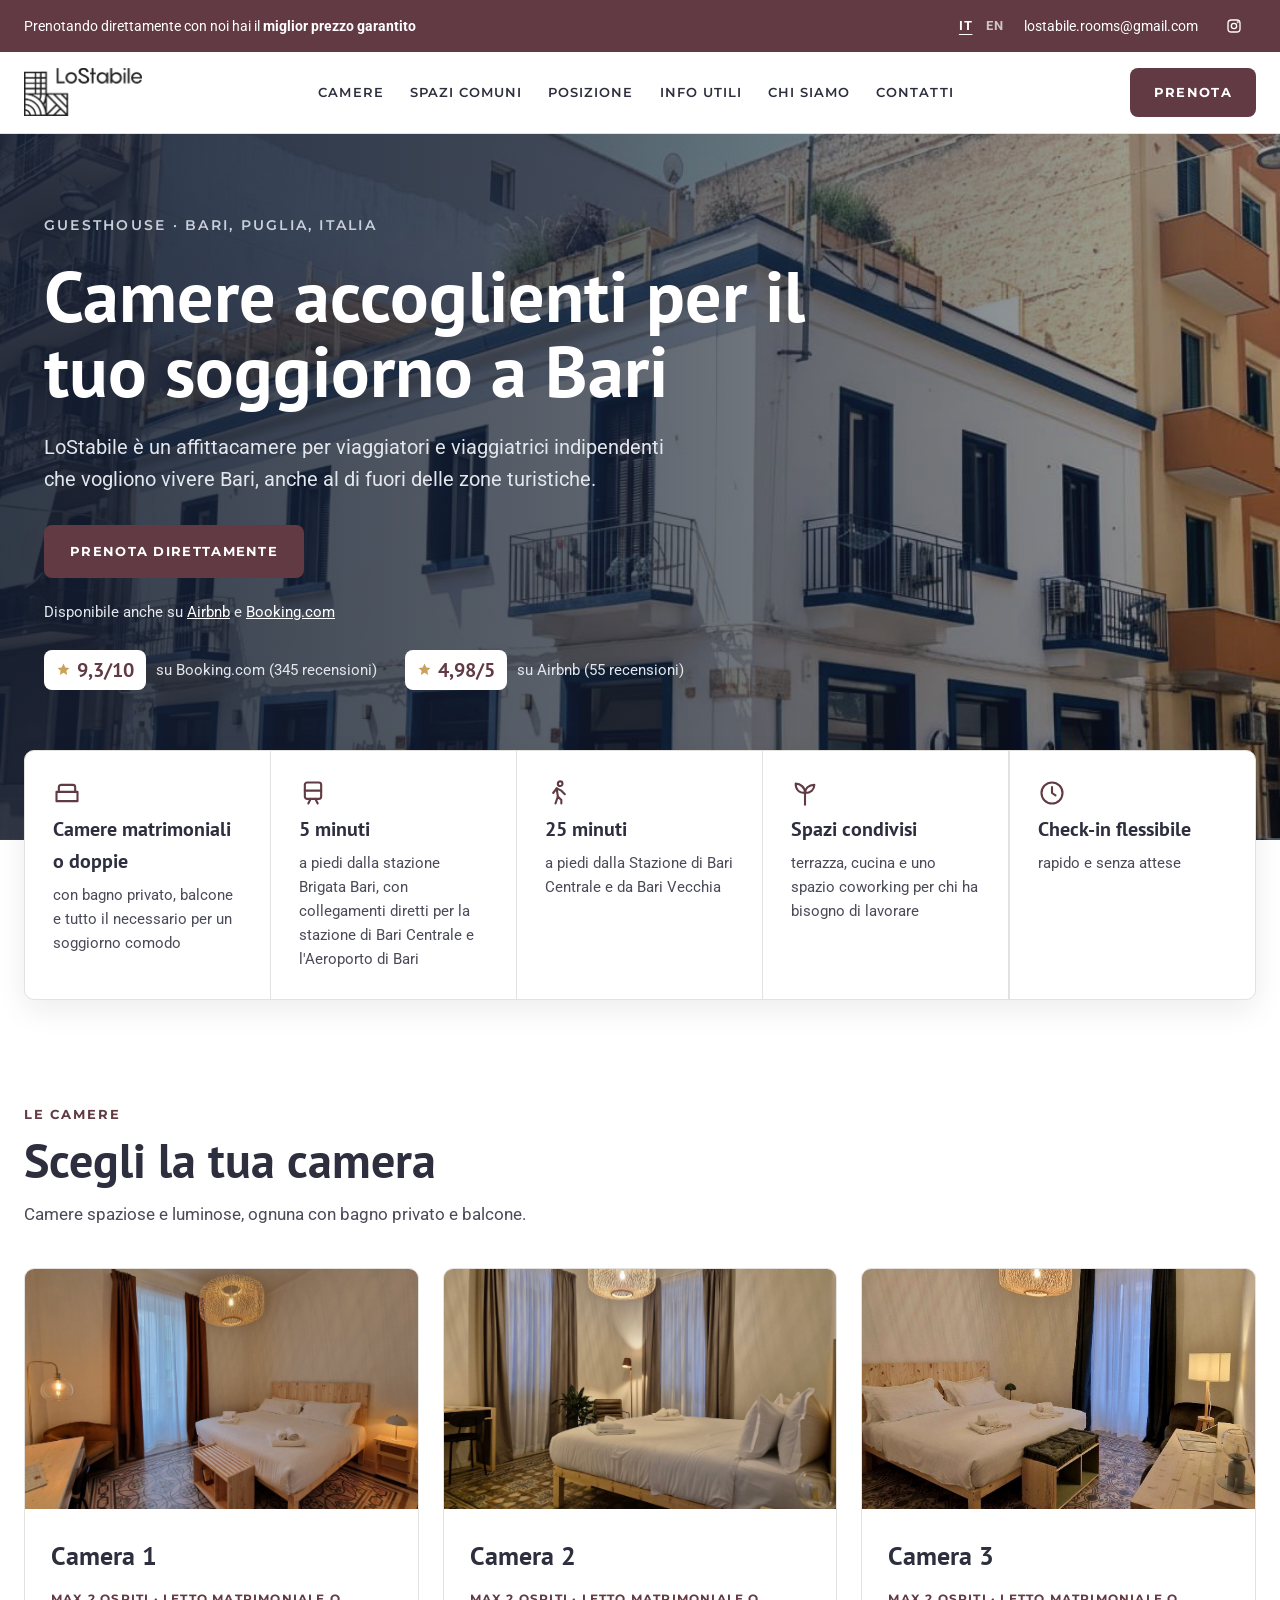
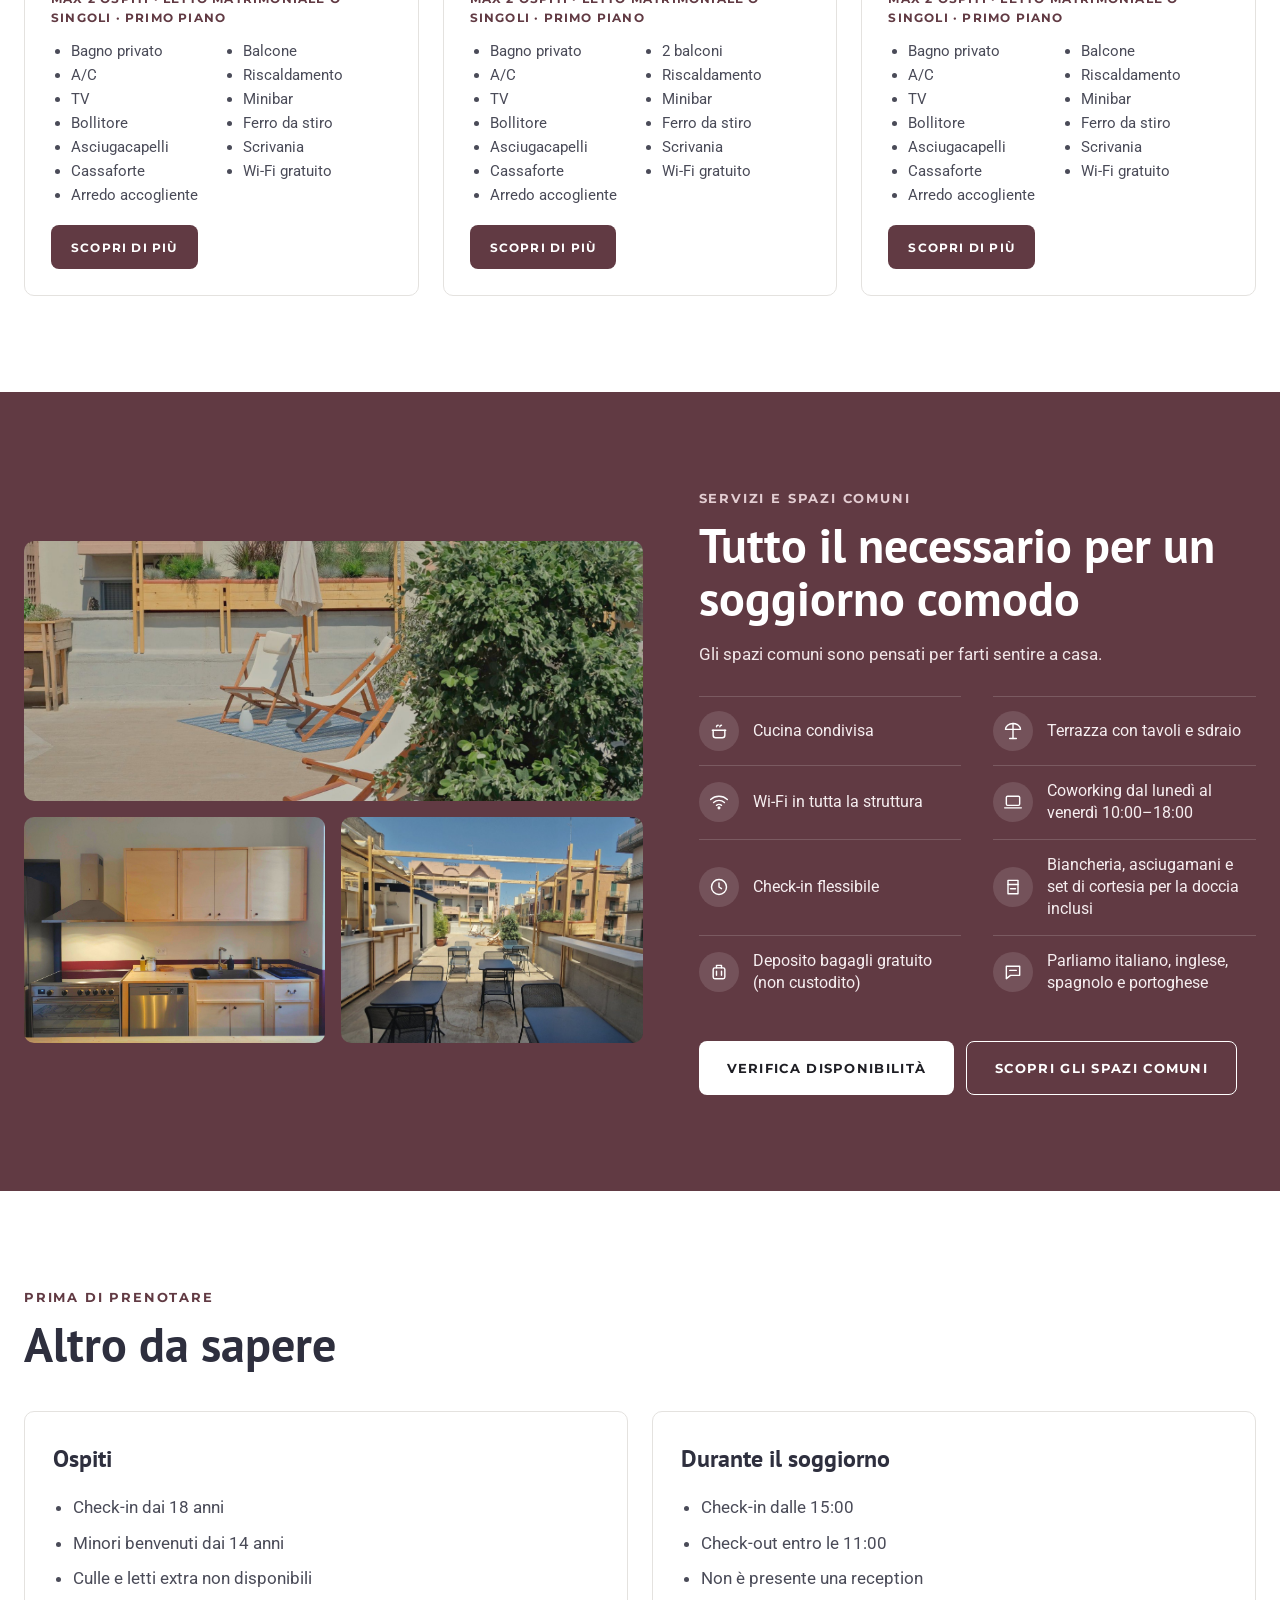
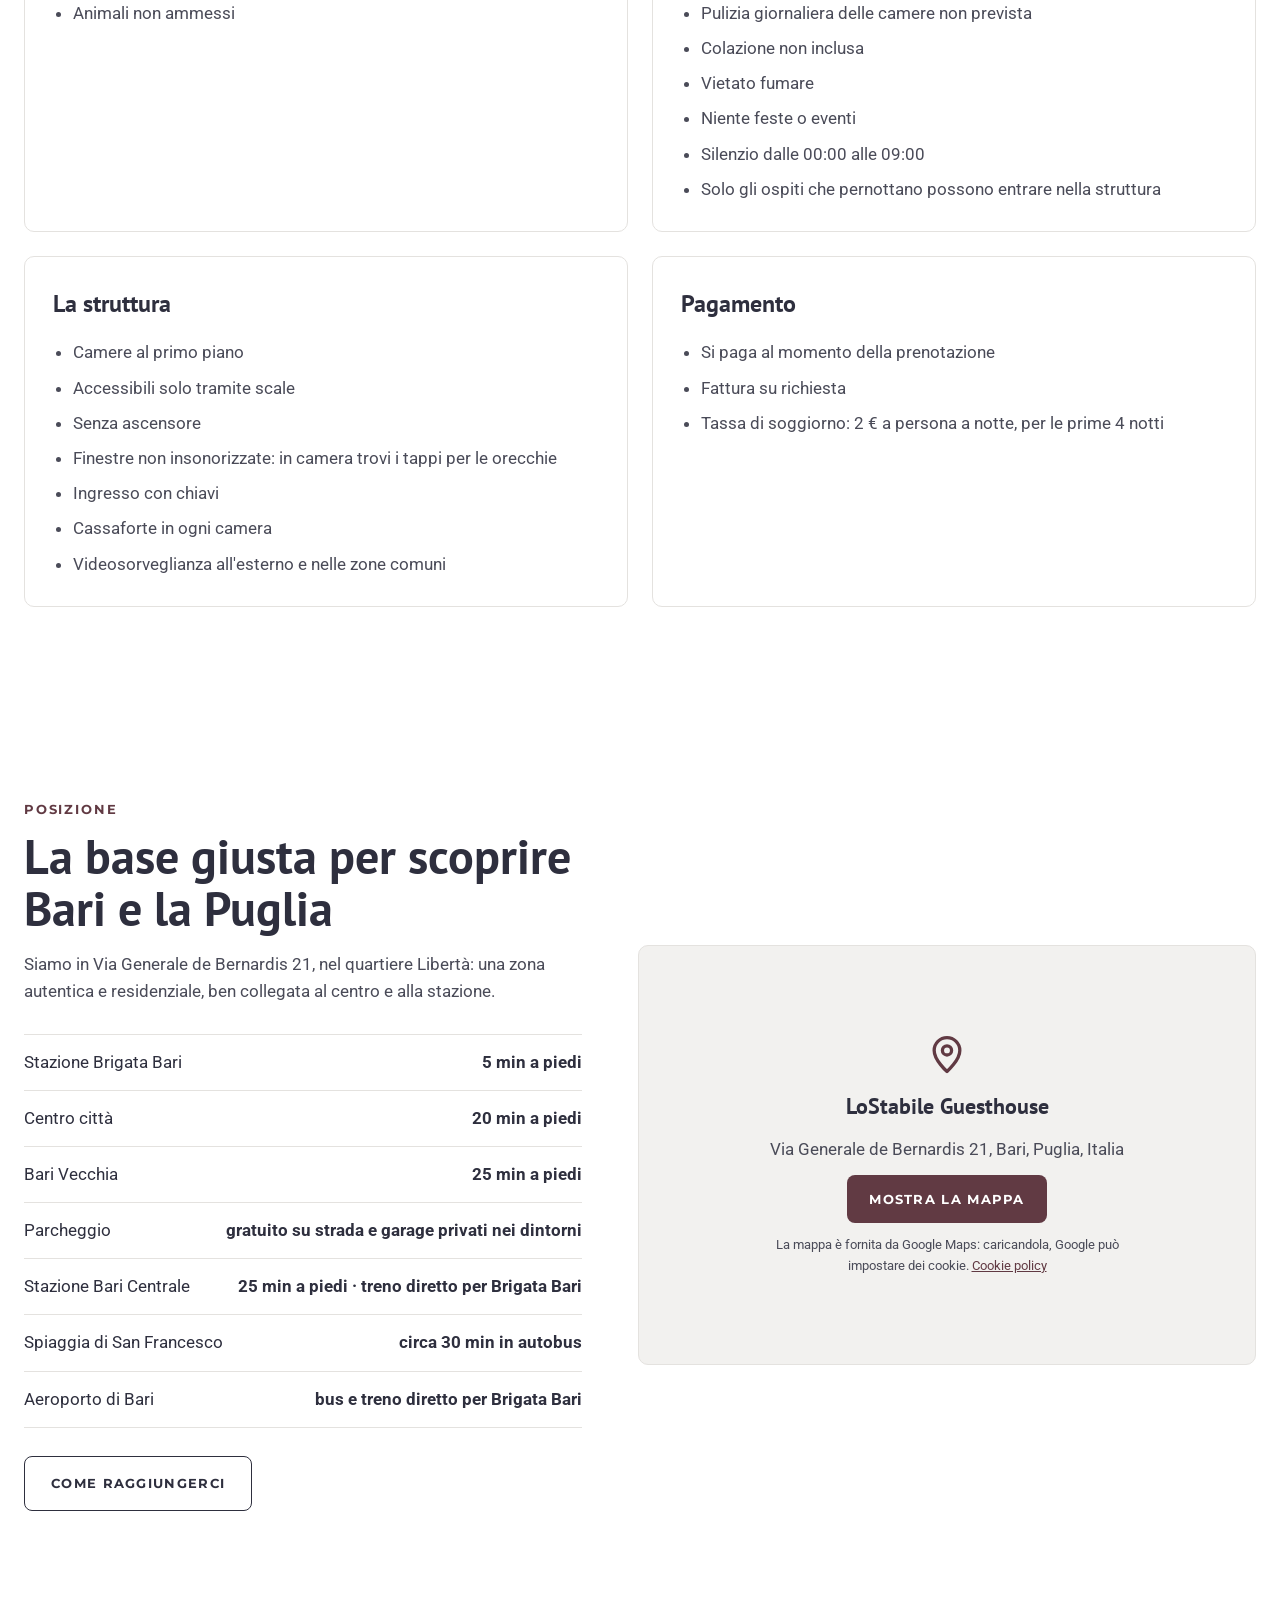
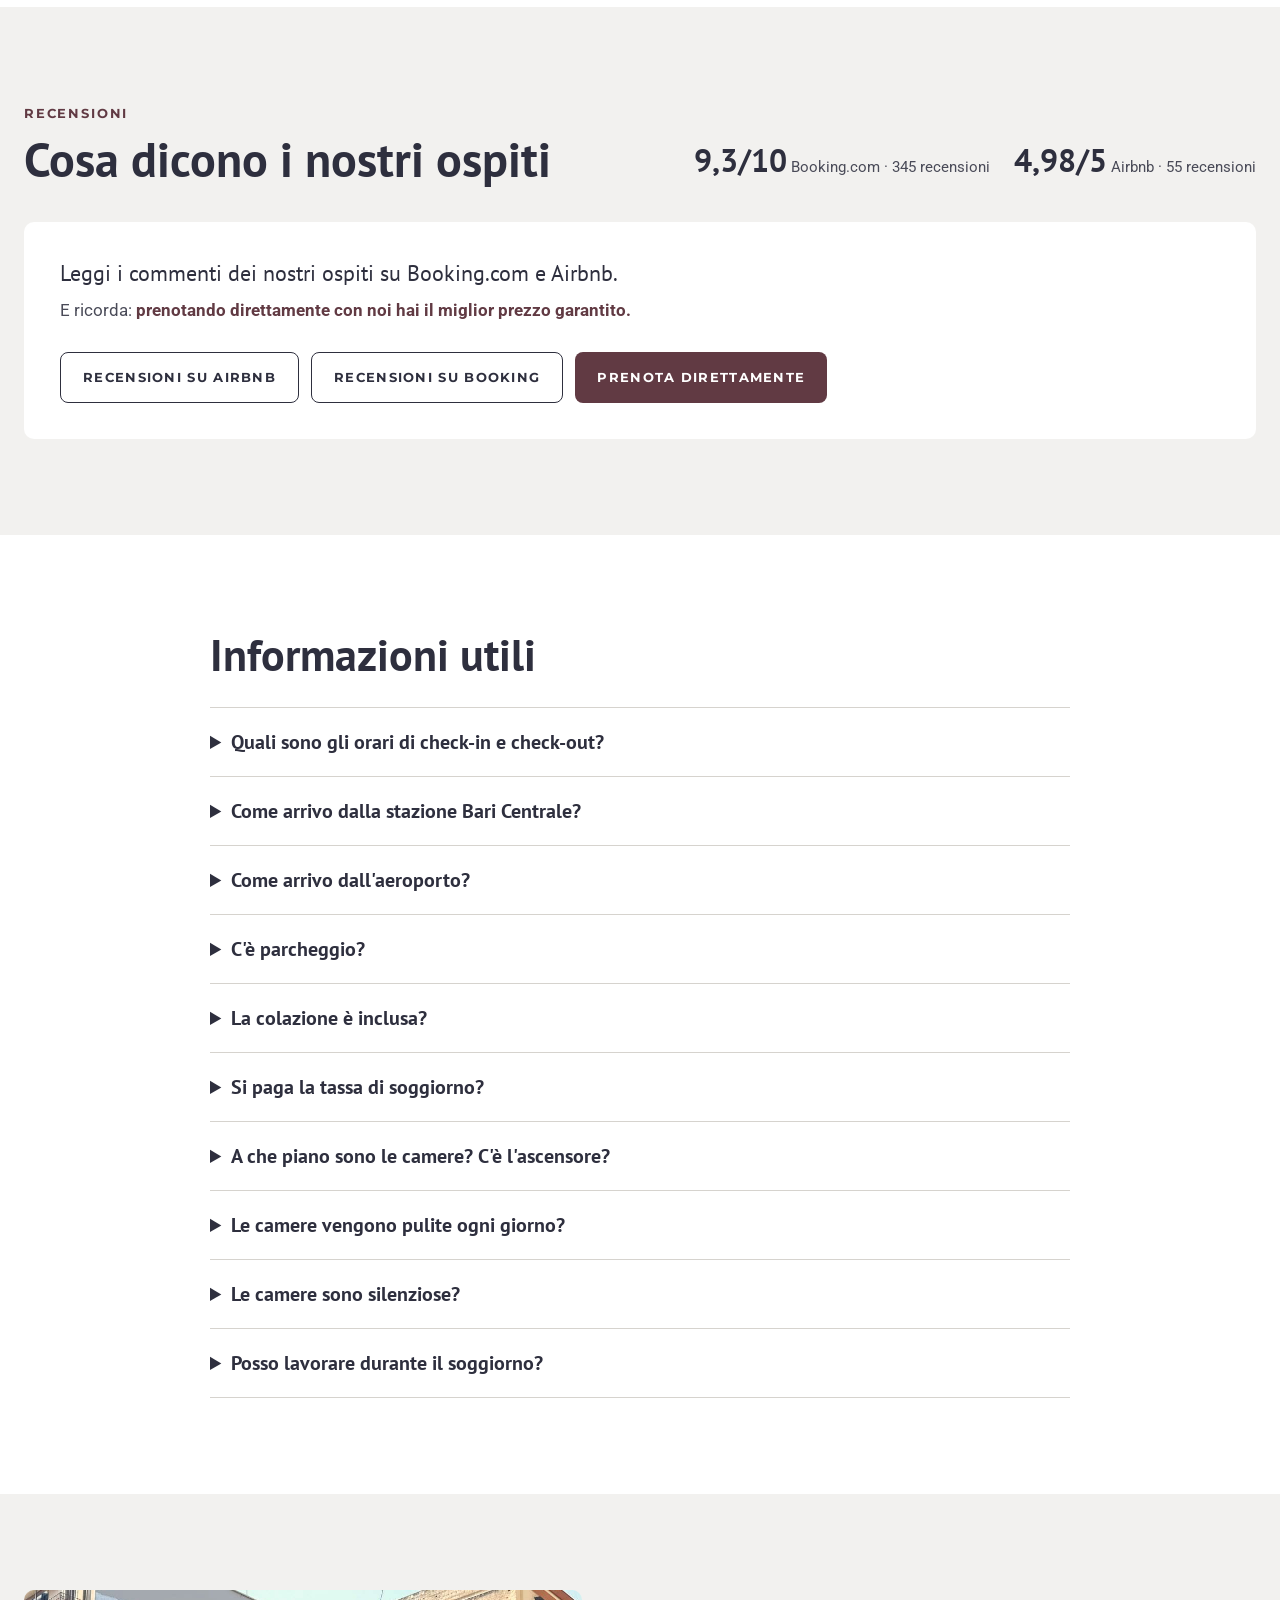
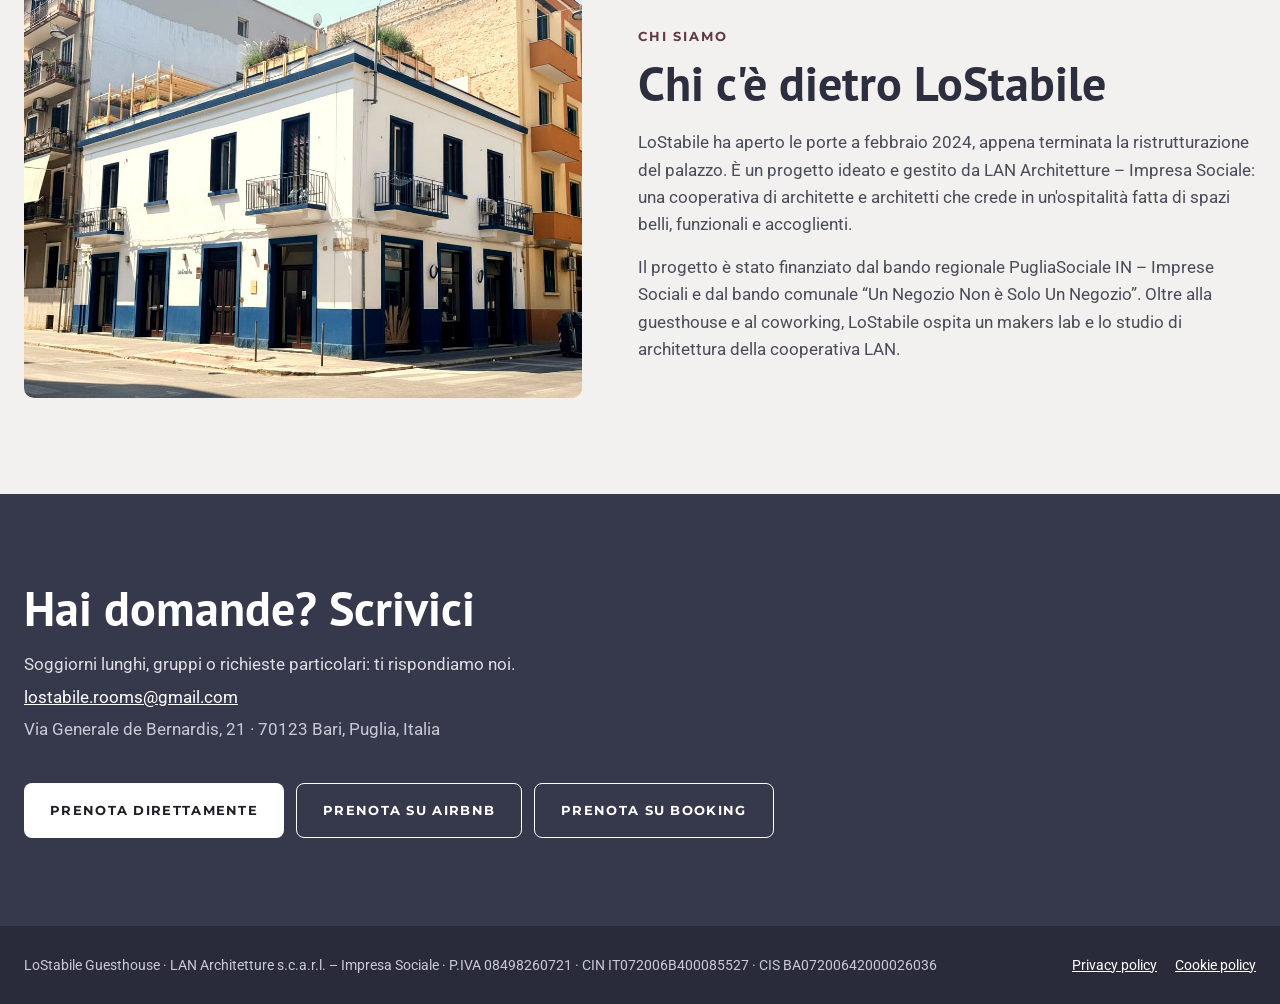
==== commit 99293f7e: "La struttura: piano, scale e ascensore separati Co-Authored-By: Claude Opus 5.5 <noreply@anthropic.c" ====
--- a/index.html
+++ b/index.html
@@ -296,7 +296,9 @@
 <div style="border: 1px solid #E4E2DF; padding: 28px">
 <h3 style="margin: 0 0 16px; font-family: PT Sans, sans-serif; font-size: 24px; font-weight: 700">La struttura</h3>
 <ul style="margin: 0; padding-left: 20px; color: #4A4B58; display: flex; flex-direction: column; gap: 8px">
-<li>Camere al primo piano, senza ascensore</li>
+<li>Camere al primo piano</li>
+<li>Accessibili solo tramite scale</li>
+<li>Senza ascensore</li>
 <li>Finestre non insonorizzate: in camera trovi i tappi per le orecchie</li>
 <li>Ingresso con chiavi</li>
 <li>Cassaforte in ogni camera</li>
